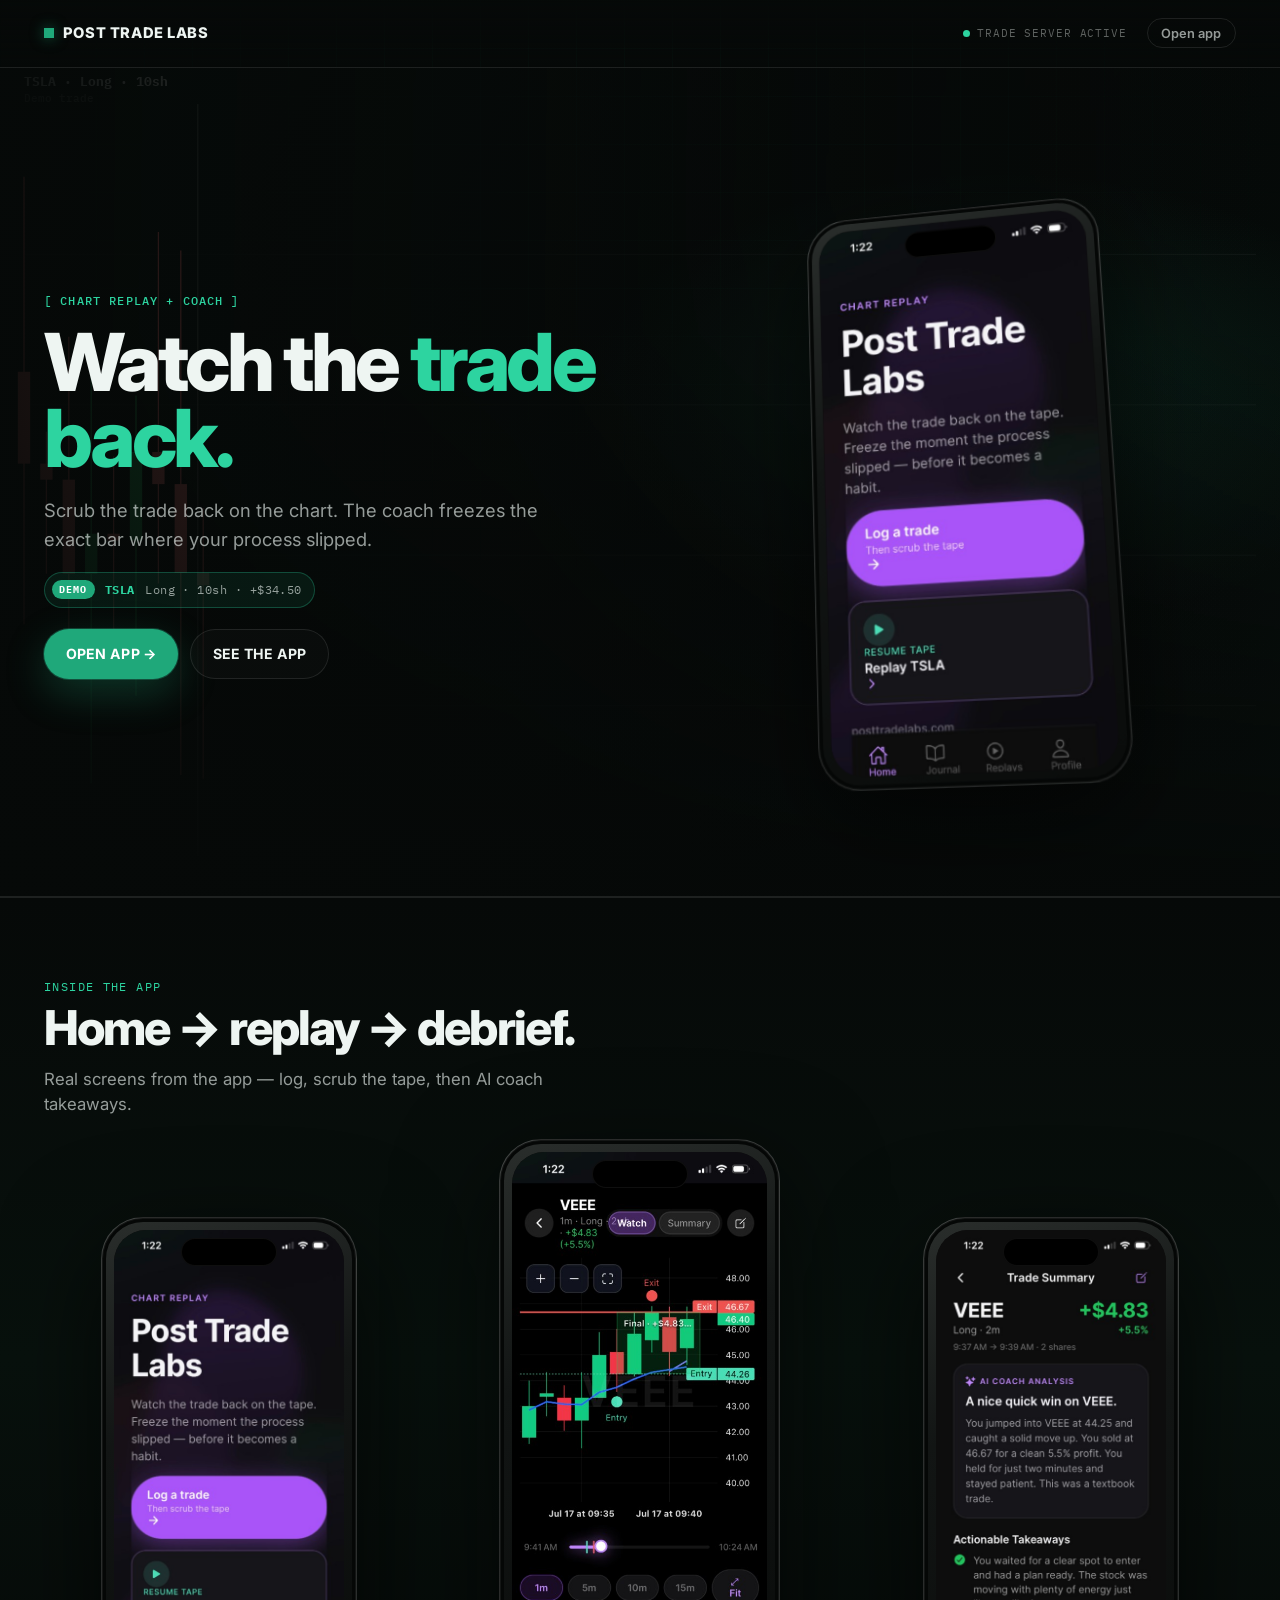
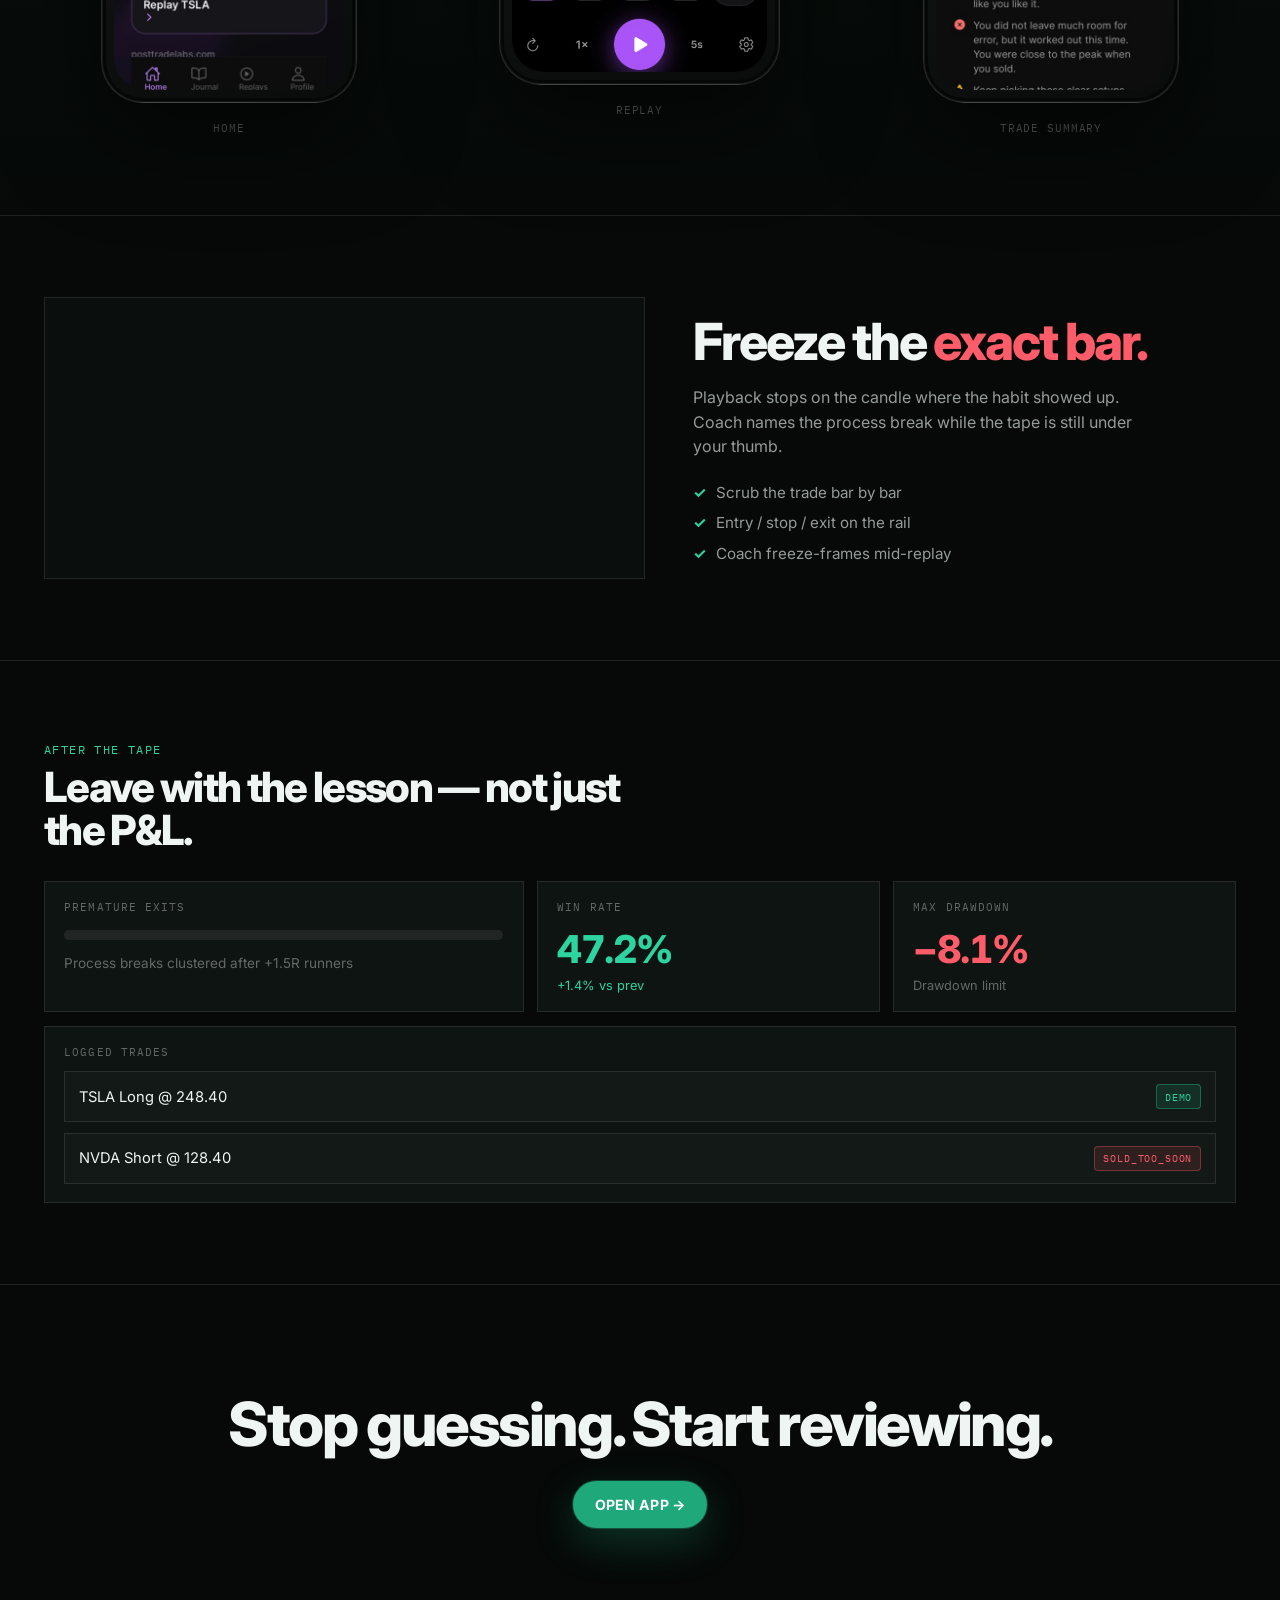
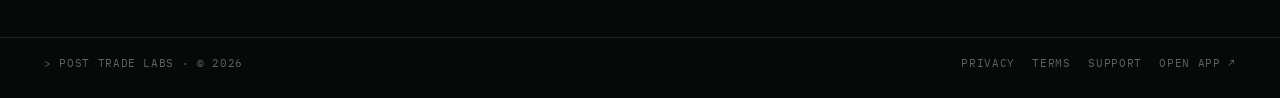
==== index.html @ 1fd2953b "Deploy site build 202607291543" ====
<!DOCTYPE html>
<html lang="en">
  <head>
    <meta charset="utf-8" />
    <meta name="viewport" content="width=device-width, initial-scale=1, viewport-fit=cover" />
    <title>Post Trade Labs — Watch the trade back</title>
    <meta
      name="description"
      content="Replay your trade on the chart. A coach freezes the moment your process slipped."
    />
    <meta property="og:title" content="Post Trade Labs" />
    <meta
      property="og:description"
      content="Watch the trade back. Catch what broke before it becomes a habit."
    />
    <meta property="og:url" content="https://www.posttradelabs.com/" />
    <link rel="canonical" href="https://www.posttradelabs.com/" />
    <link rel="preconnect" href="https://fonts.googleapis.com" />
    <link rel="preconnect" href="https://fonts.gstatic.com" crossorigin />
    <link
      href="https://fonts.googleapis.com/css2?family=IBM+Plex+Mono:wght@400;500;600&family=Inter:wght@400;500;600;700;800&display=swap"
      rel="stylesheet"
    />
    <meta http-equiv="Cache-Control" content="no-cache" />
    <link rel="stylesheet" href="site.css?v=202607291543" />
      <!-- build: 202607291543 -->
      <!-- build: 202607280016 -->
      <!-- build: 202607280100 -->
      <!-- build: 202607280103 -->
  </head>
  <body>
    <div class="grid-bg" aria-hidden="true"></div>

    <header class="nav">
      <a class="logo" href="/">
        <span class="logo-sq" aria-hidden="true"></span>
        Post Trade Labs
      </a>
      <div class="nav-right">
        <span class="status">
          <span class="status-dot" aria-hidden="true"></span>
          Trade server active
        </span>
        <a class="nav-link" href="/app/">Open app</a>
      </div>
    </header>

    <section class="hero" aria-label="Product demo">
      <canvas id="hero-canvas" class="hero-canvas" aria-hidden="true"></canvas>
      <div class="hero-vignette" aria-hidden="true"></div>
      <div class="hero-inner">
        <div class="hero-copy">
          <p class="target">[ Chart replay + coach ]</p>
          <h1>Watch the <span class="mint">trade back.</span></h1>
          <p class="lede">
            Scrub the trade back on the chart. The coach freezes the exact bar
            where your process slipped.
          </p>
          <p class="demo-chip" aria-label="Sample demo trade">
            <span class="demo-chip-tag">Demo</span>
            <span class="demo-chip-sym">TSLA</span>
            <span class="demo-chip-meta">Long · 10sh · +$34.50</span>
          </p>
          <div class="actions">
            <a class="btn btn-mint" href="/app/">Open app →</a>
            <a class="btn btn-ghost" href="#phones">See the app</a>
          </div>
        </div>

        <div class="hero-phone-wrap" id="hero-phone-wrap" aria-hidden="true">
          <div class="phone-stage">
            <div class="phone-float">
              <div class="phone phone-hero" id="hero-phone">
                <div class="phone-bezel">
                  <div class="phone-island"></div>
                  <div class="phone-screen screen-shot">
                    <img src="img/app-home.png" alt="Post Trade Labs home — Log a trade and resume tape" />
                  </div>
                </div>
              </div>
            </div>
          </div>
        </div>
      </div>
    </section>

    <section class="phones" id="phones">
      <div class="phones-head reveal" data-reveal>
        <p class="eyebrow">Inside the app</p>
        <h2>Home → replay → debrief.</h2>
        <p class="phones-lede">
          Real screens from the app — log, scrub the tape, then AI coach takeaways.
        </p>
      </div>
      <div class="phone-row">
        <figure class="phone-card reveal reveal-phone" data-reveal data-delay="0">
          <div class="phone phone-sm">
            <div class="phone-bezel">
              <div class="phone-island"></div>
              <div class="phone-screen screen-shot">
                <img src="img/app-home.png" alt="Post Trade Labs home" />
              </div>
            </div>
          </div>
          <figcaption>Home</figcaption>
        </figure>

        <figure class="phone-card phone-card-mid reveal reveal-phone" data-reveal data-delay="120">
          <div class="phone phone-md">
            <div class="phone-bezel">
              <div class="phone-island"></div>
              <div class="phone-screen screen-shot">
                <img src="img/app-replay.png" alt="Post Trade Labs — chart replay with entry and exit" />
              </div>
            </div>
          </div>
          <figcaption>Replay</figcaption>
        </figure>

        <figure class="phone-card reveal reveal-phone" data-reveal data-delay="240">
          <div class="phone phone-sm">
            <div class="phone-bezel">
              <div class="phone-island"></div>
              <div class="phone-screen screen-shot">
                <img src="img/app-summary.png" alt="Post Trade Labs — Trade Summary with AI coach" />
              </div>
            </div>
          </div>
          <figcaption>Trade summary</figcaption>
        </figure>
      </div>
    </section>

    <section class="band" id="detect">
      <div class="band-viz reveal reveal-left" data-reveal>
        <div class="tape-panel">
          <canvas id="tape-canvas" width="640" height="280" aria-hidden="true"></canvas>
          <div class="detect-callout" id="detect-callout">
            <span class="detect-kicker">On the tape</span>
            <strong>Process break</strong>
            <span class="detect-drop">Stop moved · bar 52</span>
          </div>
        </div>
      </div>
      <div class="band-copy reveal reveal-right" data-reveal data-delay="100">
        <h2>Freeze the <span class="fatal">exact bar.</span></h2>
        <p>
          Playback stops on the candle where the habit showed up. Coach names the
          process break while the tape is still under your thumb.
        </p>
        <ul class="checks">
          <li><span class="ok">✓</span> Scrub the trade bar by bar</li>
          <li><span class="ok">✓</span> Entry / stop / exit on the rail</li>
          <li><span class="ok">✓</span> Coach freeze-frames mid-replay</li>
        </ul>
      </div>
    </section>

    <section class="engine" id="engine">
      <div class="engine-head reveal" data-reveal>
        <p class="eyebrow">After the tape</p>
        <h2>Leave with the lesson — not just the P&amp;L.</h2>
      </div>
      <div class="metrics">
        <article class="card card-wide reveal" data-reveal data-delay="0">
          <p class="card-label">Premature exits</p>
          <div class="prem-bar">
            <span class="prem-fill" id="prem-fill"></span>
            <span class="prem-tick" id="prem-tick"></span>
          </div>
          <p class="card-note">Process breaks clustered after +1.5R runners</p>
        </article>
        <article class="card reveal" data-reveal data-delay="80">
          <p class="card-label">Win rate</p>
          <p class="metric-big mint" id="win-rate">47.2%</p>
          <p class="metric-delta up">+1.4% vs prev</p>
        </article>
        <article class="card reveal" data-reveal data-delay="160">
          <p class="card-label">Max drawdown</p>
          <p class="metric-big red" id="max-dd">−8.1%</p>
          <p class="metric-delta">Drawdown limit</p>
        </article>
        <article class="card card-full reveal" data-reveal data-delay="220">
          <p class="card-label">Logged trades</p>
          <ul class="trades">
            <li>
              <span>TSLA Long @ 248.40</span>
              <span class="tag tag-good">DEMO</span>
            </li>
            <li>
              <span>NVDA Short @ 128.40</span>
              <span class="tag tag-bad">SOLD_TOO_SOON</span>
            </li>
          </ul>
        </article>
      </div>
    </section>

    <section class="close reveal" data-reveal>
      <h2>Stop guessing. Start reviewing.</h2>
      <a class="btn btn-mint" href="/app/">Open app →</a>
    </section>

    <footer class="foot">
      <span>> Post Trade Labs · © <span id="y"></span></span>
      <span class="foot-links">
        <a href="/privacy.html">Privacy</a>
        <a href="/terms.html">Terms</a>
        <a href="/support.html">Support</a>
        <a href="/app/">Open app ↗</a>
      </span>
    </footer>

    <script src="demo.js?v=202607291543" defer></script>
    <script>
      document.getElementById('y').textContent = String(new Date().getFullYear());
    </script>
  </body>
</html>
---- site.css ----
:root {
  --bg: #060908;
  --ink: #eef5f2;
  --muted: rgba(238, 245, 242, 0.62);
  --faint: rgba(238, 245, 242, 0.38);
  --line: rgba(238, 245, 242, 0.1);
  --mint: #1fa87a;
  --mint-bright: #2dd4a0;
  --mint-deep: #147a58;
  --mint-ink: #041510;
  --mint-soft: rgba(31, 168, 122, 0.16);
  --red: #ff5c6a;
  --amber: #e8b84a;
  --panel: #0a0f0d;
  --panel-2: #0e1411;
  --phone: #0b0d0c;
  --font: Inter, system-ui, sans-serif;
  --mono: "IBM Plex Mono", ui-monospace, monospace;
}

*,
*::before,
*::after {
  box-sizing: border-box;
}

html {
  scroll-behavior: smooth;
}

body {
  margin: 0;
  min-height: 100%;
  background: var(--bg);
  color: var(--ink);
  font-family: var(--font);
  -webkit-font-smoothing: antialiased;
}

a {
  color: inherit;
  text-decoration: none;
}

.grid-bg {
  position: fixed;
  inset: 0;
  z-index: -1;
  pointer-events: none;
  background-image:
    linear-gradient(rgba(31, 168, 122, 0.035) 1px, transparent 1px),
    linear-gradient(90deg, rgba(31, 168, 122, 0.035) 1px, transparent 1px);
  background-size: 48px 48px;
  mask-image: radial-gradient(ellipse 80% 60% at 50% 20%, #000 20%, transparent 75%);
}

/* Nav */
.nav {
  display: flex;
  align-items: center;
  justify-content: space-between;
  gap: 1rem;
  padding: 1.15rem clamp(1.25rem, 4vw, 2.75rem);
  border-bottom: 1px solid var(--line);
  position: relative;
  z-index: 20;
  background: linear-gradient(to bottom, rgba(6, 9, 8, 0.92), transparent);
}

.logo {
  display: inline-flex;
  align-items: center;
  gap: 0.55rem;
  font-weight: 800;
  font-size: 0.92rem;
  letter-spacing: 0.04em;
  text-transform: uppercase;
}

.logo-sq {
  width: 10px;
  height: 10px;
  background: var(--mint);
  box-shadow: 0 0 14px rgba(31, 168, 122, 0.55);
}

.nav-right {
  display: flex;
  align-items: center;
  gap: 1.25rem;
}

.status {
  display: inline-flex;
  align-items: center;
  gap: 0.45rem;
  font-family: var(--mono);
  font-size: 0.68rem;
  letter-spacing: 0.08em;
  text-transform: uppercase;
  color: var(--faint);
}

.status-dot {
  width: 7px;
  height: 7px;
  border-radius: 50%;
  background: var(--mint-bright);
  box-shadow: 0 0 0 0 rgba(45, 212, 160, 0.5);
  animation: pulse 1.8s ease-out infinite;
}

@keyframes pulse {
  0% { box-shadow: 0 0 0 0 rgba(45, 212, 160, 0.5); }
  70% { box-shadow: 0 0 0 8px rgba(45, 212, 160, 0); }
  100% { box-shadow: 0 0 0 0 rgba(45, 212, 160, 0); }
}

.nav-link {
  font-size: 0.8rem;
  font-weight: 600;
  color: var(--muted);
  border: 1px solid var(--line);
  border-radius: 999px;
  padding: 0.4rem 0.85rem;
}

.nav-link:hover {
  color: var(--ink);
  border-color: rgba(45, 212, 160, 0.4);
}

/* Hero */
.hero {
  position: relative;
  isolation: isolate;
  min-height: calc(100vh - 4.5rem);
  min-height: calc(100dvh - 4.5rem);
  overflow: hidden;
  border-bottom: 1px solid var(--line);
}

.hero-canvas {
  position: absolute;
  inset: 0;
  width: 100%;
  height: 100%;
  z-index: 0;
}

.hero-vignette {
  position: absolute;
  inset: 0;
  z-index: 1;
  pointer-events: none;
  background:
    linear-gradient(90deg, rgba(6, 9, 8, 0.94) 0%, rgba(6, 9, 8, 0.7) 40%, rgba(6, 9, 8, 0.25) 70%, transparent 100%),
    linear-gradient(0deg, rgba(6, 9, 8, 0.95) 0%, rgba(6, 9, 8, 0.35) 42%, transparent 68%),
    radial-gradient(ellipse 60% 50% at 78% 40%, rgba(31, 168, 122, 0.14), transparent 55%);
}

.hero-inner {
  position: relative;
  z-index: 2;
  display: grid;
  grid-template-columns: 1fr;
  gap: 2rem;
  align-items: end;
  min-height: inherit;
  padding: clamp(2rem, 7vh, 4rem) clamp(1.25rem, 4vw, 2.75rem) clamp(2rem, 6vh, 3.5rem);
}

@media (min-width: 960px) {
  .hero-inner {
    grid-template-columns: 1.05fr 0.95fr;
    align-items: center;
    gap: 2rem;
  }
}

.hero-copy {
  animation: hero-rise 1s cubic-bezier(0.22, 1, 0.36, 1) both;
}

@keyframes hero-rise {
  from { opacity: 0; transform: translateY(28px); }
  to { opacity: 1; transform: translateY(0); }
}

.target {
  margin: 0 0 1rem;
  font-family: var(--mono);
  font-size: 0.72rem;
  font-weight: 500;
  letter-spacing: 0.1em;
  text-transform: uppercase;
  color: var(--mint-bright);
}

.hero h1 {
  margin: 0;
  font-weight: 800;
  font-size: clamp(2.8rem, 8vw, 5rem);
  line-height: 0.95;
  letter-spacing: -0.045em;
}

.mint {
  color: var(--mint-bright);
}

.lede {
  margin: 1.25rem 0 0;
  max-width: 32rem;
  color: var(--muted);
  font-size: clamp(1rem, 2vw, 1.15rem);
  line-height: 1.55;
}

.demo-chip {
  margin: 1.15rem 0 0;
  display: inline-flex;
  flex-wrap: wrap;
  align-items: center;
  gap: 0.45rem 0.65rem;
  padding: 0.45rem 0.75rem 0.45rem 0.45rem;
  border-radius: 999px;
  border: 1px solid rgba(45, 212, 160, 0.28);
  background: rgba(31, 168, 122, 0.1);
  font-family: var(--mono);
  font-size: 0.72rem;
  letter-spacing: 0.04em;
  color: var(--ink);
}

.demo-chip-tag {
  padding: 0.2rem 0.45rem;
  border-radius: 999px;
  background: var(--mint);
  color: #fff;
  font-weight: 700;
  font-size: 0.62rem;
  letter-spacing: 0.1em;
  text-transform: uppercase;
}

.demo-chip-sym {
  font-weight: 700;
  color: var(--mint-bright);
}

.demo-chip-meta {
  color: var(--muted);
}

.actions {
  margin-top: 1.35rem;
  display: flex;
  flex-wrap: wrap;
  gap: 0.75rem;
}

.btn {
  display: inline-flex;
  align-items: center;
  justify-content: center;
  gap: 0.5rem;
  padding: 0.95rem 1.35rem;
  border-radius: 999px;
  font-weight: 700;
  font-size: 0.88rem;
  letter-spacing: 0.02em;
  text-transform: uppercase;
  transition:
    transform 0.22s cubic-bezier(0.22, 1, 0.36, 1),
    background 0.22s ease,
    border-color 0.22s ease,
    box-shadow 0.22s ease;
}

.btn:hover { transform: translateY(-2px); }
.btn:active { transform: scale(0.98); }

.btn-mint {
  background: var(--mint);
  color: #fff;
  box-shadow: 0 0 0 1px rgba(45, 212, 160, 0.25), 0 14px 40px rgba(31, 168, 122, 0.28);
  animation: cta-glow 2.8s ease-in-out infinite;
}

@keyframes cta-glow {
  0%, 100% { box-shadow: 0 0 0 1px rgba(45, 212, 160, 0.25), 0 14px 40px rgba(31, 168, 122, 0.28); }
  50% { box-shadow: 0 0 0 1px rgba(45, 212, 160, 0.45), 0 18px 52px rgba(31, 168, 122, 0.4); }
}

.btn-ghost {
  border: 1px solid var(--line);
  color: var(--ink);
  background: rgba(255, 255, 255, 0.02);
}

.btn-ghost:hover {
  border-color: rgba(45, 212, 160, 0.4);
}

.btn-white {
  background: #fff;
  color: #000;
}

/* iPhone frames — stage / float / tilt layers */
.hero-phone-wrap {
  display: flex;
  justify-content: center;
  perspective: 1200px;
  animation: phone-pop 1s cubic-bezier(0.34, 1.45, 0.64, 1) 0.15s both;
}

.phone-stage {
  transform-style: preserve-3d;
}

.phone-float {
  transform-style: preserve-3d;
  animation: phone-bob 5.5s ease-in-out 1.2s infinite;
}

#hero-phone {
  transform-style: preserve-3d;
  transform: rotateY(-14deg) rotateX(8deg) rotateZ(-4deg);
  will-change: transform;
}

@keyframes phone-pop {
  0% {
    opacity: 0;
    transform: translateY(48px) scale(0.86);
  }
  70% {
    opacity: 1;
    transform: translateY(-4px) scale(1.02);
  }
  100% {
    opacity: 1;
    transform: translateY(0) scale(1);
  }
}

@keyframes phone-bob {
  0%, 100% {
    transform: translateY(0) translateZ(0);
  }
  50% {
    transform: translateY(-14px) translateZ(12px);
  }
}

/* Scroll reveals */
.reveal {
  opacity: 0;
  transform: translateY(36px) scale(0.94);
  transition:
    opacity 0.7s cubic-bezier(0.22, 1, 0.36, 1),
    transform 0.85s cubic-bezier(0.34, 1.4, 0.64, 1);
  will-change: opacity, transform;
}

.reveal.reveal-phone {
  transform: translateY(64px) scale(0.82);
  transition:
    opacity 0.75s cubic-bezier(0.22, 1, 0.36, 1),
    transform 0.95s cubic-bezier(0.34, 1.55, 0.64, 1);
}

.reveal.reveal-left {
  transform: translateX(-40px) scale(0.96);
}

.reveal.reveal-right {
  transform: translateX(40px) scale(0.96);
}

.reveal.is-in {
  opacity: 1;
  transform: translateY(0) scale(1);
}

.reveal.reveal-phone.is-in {
  transform: translateY(0) scale(1);
}

.reveal.reveal-left.is-in,
.reveal.reveal-right.is-in {
  transform: translateX(0) scale(1);
}

@media (min-width: 900px) {
  .phone-card-mid.reveal.is-in {
    transform: translateY(-18px) scale(1);
  }
}

.phone {
  position: relative;
  filter: drop-shadow(0 28px 50px rgba(0, 0, 0, 0.65));
}

.phone-bezel {
  position: relative;
  background: linear-gradient(160deg, #2a2e2c 0%, #121514 40%, #0a0c0b 100%);
  border-radius: 42px;
  padding: 12px;
  border: 1px solid rgba(255, 255, 255, 0.12);
  box-shadow:
    inset 0 0 0 1px rgba(255, 255, 255, 0.06),
    inset 0 0 0 4px #050706;
}

.phone-island {
  position: absolute;
  top: 20px;
  left: 50%;
  transform: translateX(-50%);
  width: 96px;
  height: 28px;
  background: #000;
  border-radius: 20px;
  z-index: 5;
  box-shadow: inset 0 0 0 1px rgba(255, 255, 255, 0.06);
}

.phone-screen {
  position: relative;
  background: #0d0d0d;
  border-radius: 32px;
  overflow: hidden;
  height: 520px;
  width: 260px;
  padding: 48px 14px 18px;
}

.phone-hero .phone-screen {
  height: 560px;
  width: 280px;
}

.phone-sm .phone-screen {
  height: 460px;
  width: 230px;
}

.phone-md .phone-screen {
  height: 520px;
  width: 255px;
}

/* Real app screenshot inside the phone */
.screen-shot {
  padding: 0 !important;
  background: #0d0d0d;
  display: block;
}

.screen-shot img {
  width: 100%;
  height: 100%;
  object-fit: cover;
  object-position: center top;
  display: block;
  border-radius: 32px;
}

/* Mobile only — shrink phone mocks so screenshots don’t fill the viewport.
   Desktop (≥900px) keeps the sizes above unchanged. */
@media (max-width: 899px) {
  .phone-bezel {
    border-radius: 28px;
    padding: 8px;
  }

  .phone-island {
    top: 14px;
    width: 64px;
    height: 18px;
    border-radius: 14px;
  }

  .phone-screen {
    border-radius: 22px;
    height: 340px;
    width: 170px;
  }

  .phone-hero .phone-screen {
    height: 360px;
    width: 180px;
  }

  .phone-sm .phone-screen {
    height: 300px;
    width: 150px;
  }

  .phone-md .phone-screen {
    height: 340px;
    width: 168px;
  }

  .screen-shot img {
    border-radius: 22px;
  }

  .phone-row {
    gap: 1.75rem;
  }

  .phone {
    filter: drop-shadow(0 16px 28px rgba(0, 0, 0, 0.55));
  }
}

/* Legacy trial styles (unused in hero, kept harmless) */
.screen-trial,
.screen-home {
  background: #12141a;
  display: flex;
  flex-direction: column;
  gap: 0.45rem;
  color: #f5f5f7;
}

.screen-trial.compact-trial {
  justify-content: flex-start;
}

.trial-head {
  display: flex;
  justify-content: space-between;
  align-items: flex-start;
  margin-top: 0.15rem;
}

.trial-brand {
  display: flex;
  align-items: center;
  gap: 0.45rem;
}

.trial-brand.mini {
  margin-top: 0.25rem;
}

.trial-brand strong {
  display: block;
  font-size: 0.82rem;
  font-weight: 800;
  letter-spacing: -0.02em;
}

.trial-brand small {
  display: block;
  font-size: 0.58rem;
  color: rgba(245, 245, 247, 0.45);
  margin-top: 0.1rem;
}

.trial-candles {
  width: 22px;
  height: 22px;
  border-radius: 6px;
  background:
    linear-gradient(90deg, transparent 4px, #2dd4a0 4px, #2dd4a0 7px, transparent 7px) 0 4px / 22px 10px no-repeat,
    linear-gradient(90deg, transparent 12px, #e5e7eb 12px, #e5e7eb 15px, transparent 15px) 0 8px / 22px 12px no-repeat,
    #1a1d24;
  box-shadow: inset 0 0 0 1px rgba(255, 255, 255, 0.08);
}

.trial-x {
  color: rgba(245, 245, 247, 0.4);
  font-size: 0.85rem;
}

.trial-steps {
  display: flex;
  align-items: center;
  gap: 0;
  margin: 0.55rem 0 0.15rem;
}

.trial-steps span {
  width: 16px;
  height: 16px;
  border-radius: 50%;
  border: 1.5px solid rgba(255, 255, 255, 0.15);
  display: inline-flex;
  align-items: center;
  justify-content: center;
  font-size: 0.55rem;
  color: #041510;
  flex-shrink: 0;
}

.trial-steps span.done {
  background: var(--mint-bright);
  border-color: var(--mint-bright);
  font-weight: 700;
}

.trial-steps span.now {
  border-color: var(--mint-bright);
  box-shadow: inset 0 0 0 4px #12141a, inset 0 0 0 7px var(--mint-bright);
}

.trial-steps i {
  flex: 1;
  height: 2px;
  background: rgba(45, 212, 160, 0.55);
  margin: 0 2px;
}

.mini-steps span {
  width: 12px;
  height: 12px;
}

.trial-step-labels {
  display: grid;
  grid-template-columns: repeat(4, 1fr);
  gap: 0.15rem;
  font-size: 0.48rem;
  letter-spacing: 0.04em;
  text-transform: uppercase;
  color: rgba(245, 245, 247, 0.35);
  margin-bottom: 0.35rem;
}

.trial-title {
  margin: 0.35rem 0 0;
  font-size: 1.35rem;
  font-weight: 800;
  letter-spacing: -0.03em;
  line-height: 1.1;
}

.trial-title.sm {
  font-size: 1.15rem;
}

.trial-sub {
  margin: 0.35rem 0 0.5rem;
  font-size: 0.68rem;
  line-height: 1.4;
  color: rgba(245, 245, 247, 0.55);
}

.trial-card {
  border-radius: 14px;
  border: 1px solid rgba(255, 255, 255, 0.08);
  background: #161b22;
  padding: 0.7rem 0.75rem;
  display: flex;
  flex-direction: column;
  gap: 0.25rem;
}

.trial-card.pro {
  border-color: rgba(45, 212, 160, 0.35);
  box-shadow: 0 -1px 0 0 rgba(45, 212, 160, 0.55) inset, 0 0 24px rgba(31, 168, 122, 0.12);
}

.trial-card.tight {
  padding: 0.65rem 0.7rem;
}

.trial-card-top {
  display: flex;
  align-items: center;
  justify-content: space-between;
}

.trial-card .crown {
  width: 22px;
  height: 22px;
  border-radius: 50%;
  background: rgba(45, 212, 160, 0.12);
  color: var(--mint-bright);
  display: inline-flex;
  align-items: center;
  justify-content: center;
  font-size: 0.7rem;
}

.trial-card .badge {
  font-size: 0.5rem;
  font-weight: 700;
  letter-spacing: 0.06em;
  text-transform: uppercase;
  color: var(--mint-bright);
  background: rgba(45, 212, 160, 0.12);
  border-radius: 999px;
  padding: 0.2rem 0.4rem;
}

.trial-card strong {
  font-size: 0.82rem;
  font-weight: 700;
}

.trial-card em {
  font-style: normal;
  font-size: 1.15rem;
  font-weight: 800;
  letter-spacing: -0.03em;
}

.trial-card em small {
  font-size: 0.62rem;
  font-weight: 500;
  color: rgba(245, 245, 247, 0.45);
}

.trial-card ul {
  margin: 0.2rem 0 0.35rem;
  padding: 0;
  list-style: none;
  display: grid;
  gap: 0.2rem;
}

.trial-card li {
  font-size: 0.62rem;
  color: rgba(245, 245, 247, 0.62);
  padding-left: 0.9rem;
  position: relative;
}

.trial-card li::before {
  content: '✓';
  position: absolute;
  left: 0;
  color: var(--mint-bright);
  font-weight: 700;
}

.trial-btn {
  margin-top: 0.35rem;
  text-align: center;
  border-radius: 10px;
  padding: 0.55rem 0.6rem;
  font-size: 0.68rem;
  font-weight: 700;
}

.trial-btn.mint {
  background: rgba(31, 168, 122, 0.2);
  color: var(--mint-bright);
  border: 1px solid rgba(45, 212, 160, 0.35);
}

.trial-btn.ghost {
  background: rgba(255, 255, 255, 0.04);
  color: rgba(245, 245, 247, 0.85);
  border: 1px solid rgba(255, 255, 255, 0.1);
}

.goal-chip {
  border-radius: 10px;
  border: 1px solid rgba(255, 255, 255, 0.1);
  background: #161b22;
  padding: 0.65rem 0.75rem;
  font-size: 0.72rem;
  font-weight: 600;
  color: rgba(245, 245, 247, 0.7);
}

.goal-chip.on {
  border-color: rgba(45, 212, 160, 0.45);
  color: var(--mint-bright);
  background: rgba(31, 168, 122, 0.12);
}

.ui-eyebrow {
  margin: 0;
  font-size: 0.62rem;
  font-weight: 600;
  letter-spacing: 0.12em;
  text-transform: uppercase;
  color: var(--mint-bright);
}

.screen-home h3 {
  margin: 0.75rem 0 0;
  font-size: 1.85rem;
  font-weight: 800;
  letter-spacing: -0.04em;
  line-height: 1.05;
}

.ui-tag {
  margin: 0.75rem 0 0;
  color: var(--muted);
  font-size: 0.78rem;
  line-height: 1.4;
}

.ui-cta {
  margin-top: 1.4rem;
  background: var(--mint);
  color: #fff;
  font-weight: 700;
  font-size: 0.8rem;
  text-align: center;
  padding: 0.85rem;
  border-radius: 999px;
  box-shadow: 0 10px 28px rgba(31, 168, 122, 0.35);
}

.ui-resume {
  margin-top: 0.75rem;
  display: flex;
  align-items: center;
  gap: 0.45rem;
  padding: 0.7rem 0.85rem;
  border-radius: 14px;
  border: 1px solid rgba(45, 212, 160, 0.3);
  background: rgba(255, 255, 255, 0.03);
  font-size: 0.72rem;
  color: var(--ink);
}

.ui-resume .dot {
  width: 8px;
  height: 8px;
  border-radius: 50%;
  background: var(--mint-bright);
  box-shadow: 0 0 10px rgba(45, 212, 160, 0.6);
}

.screen-replay {
  background: #0d0d0d;
  display: flex;
  flex-direction: column;
}

.ui-top {
  display: flex;
  justify-content: space-between;
  align-items: center;
  font-weight: 700;
  font-size: 0.95rem;
}

.ui-pill {
  font-family: var(--mono);
  font-size: 0.58rem;
  letter-spacing: 0.08em;
  padding: 0.25rem 0.45rem;
  border-radius: 999px;
  background: rgba(255, 255, 255, 0.06);
  color: var(--faint);
}

.ui-pill.mint {
  color: var(--mint-bright);
  background: var(--mint-soft);
}

.ui-chart {
  margin-top: 1rem;
  flex: 1;
  display: flex;
  align-items: flex-end;
  gap: 5px;
  min-height: 160px;
  padding-bottom: 0.5rem;
}

.ui-chart.tall { min-height: 220px; }
.ui-chart.dim { opacity: 0.35; min-height: 120px; }

.ui-chart i {
  flex: 1;
  height: var(--h);
  border-radius: 2px 2px 0 0;
  background: rgba(255, 255, 255, 0.14);
}

.ui-chart i.up { background: #22c55e; }
.ui-chart i.dn { background: #f87171; }

.ui-levels {
  display: flex;
  gap: 0.4rem;
  margin: 0.4rem 0;
}

.lvl {
  font-size: 0.58rem;
  font-weight: 700;
  padding: 0.15rem 0.4rem;
  border-radius: 4px;
}

.lvl.entry {
  color: #4adeb8;
  background: rgba(74, 222, 184, 0.12);
}

.lvl.stop {
  color: #ff5c7a;
  background: rgba(255, 92, 122, 0.12);
}

.ui-line {
  position: absolute;
  left: 14px;
  right: 14px;
  height: 1px;
  border-top: 1px dashed rgba(74, 222, 184, 0.7);
  top: 42%;
  pointer-events: none;
}

.exit-line {
  top: 58%;
  border-top-color: rgba(239, 83, 80, 0.75);
}

.ui-scrub {
  position: relative;
  height: 4px;
  border-radius: 999px;
  background: rgba(255, 255, 255, 0.1);
  margin: 0.75rem 0 0.5rem;
}

.ui-scrub-fill {
  width: 42%;
  height: 100%;
  border-radius: inherit;
  background: linear-gradient(90deg, var(--mint-deep), var(--mint-bright));
  box-shadow: 0 0 12px rgba(45, 212, 160, 0.45);
  animation: scrub 4.5s ease-in-out infinite;
}

.ui-scrub-fill.wide { width: 68%; }

@keyframes scrub {
  0%, 100% { width: 28%; }
  50% { width: 72%; }
}

.ui-scrub-thumb {
  position: absolute;
  top: 50%;
  left: 42%;
  width: 12px;
  height: 12px;
  margin: -6px 0 0 -6px;
  border-radius: 50%;
  background: #fff;
  border: 2px solid var(--mint-bright);
  box-shadow: 0 0 10px rgba(45, 212, 160, 0.5);
  animation: thumb 4.5s ease-in-out infinite;
}

@keyframes thumb {
  0%, 100% { left: 28%; }
  50% { left: 72%; }
}

.ui-transport {
  display: flex;
  justify-content: center;
  gap: 1.4rem;
  color: var(--faint);
  font-size: 0.85rem;
  margin-top: 0.35rem;
}

.ui-transport .play {
  color: var(--mint-bright);
  font-size: 1.1rem;
}

.screen-coach {
  background: #0d0d0d;
}

.coach-card {
  margin-top: auto;
  padding: 0.9rem;
  border-radius: 16px;
  background: rgba(14, 20, 17, 0.96);
  border: 1px solid rgba(31, 168, 122, 0.45);
  box-shadow: 0 16px 40px rgba(0, 0, 0, 0.45), 0 0 28px rgba(31, 168, 122, 0.12);
  animation: coach-up 3.2s ease-in-out infinite;
}

@keyframes coach-up {
  0%, 100% { transform: translateY(4px); opacity: 0.92; }
  40%, 70% { transform: translateY(0); opacity: 1; }
}

.coach-kicker {
  margin: 0 0 0.35rem;
  font-size: 0.58rem;
  font-weight: 700;
  letter-spacing: 0.14em;
  text-transform: uppercase;
  color: var(--mint-bright);
}

.coach-body {
  margin: 0;
  font-size: 0.78rem;
  line-height: 1.4;
  color: var(--ink);
}

.coach-btn {
  margin-top: 0.75rem;
  text-align: center;
  background: var(--mint);
  color: #fff;
  font-weight: 700;
  font-size: 0.72rem;
  padding: 0.55rem;
  border-radius: 999px;
}

/* Phones gallery */
.phones {
  padding: clamp(3.5rem, 9vh, 6rem) clamp(1.25rem, 4vw, 2.75rem);
  border-top: 1px solid var(--line);
  background: linear-gradient(180deg, var(--bg), #08110d 50%, var(--bg));
}

.phones-head {
  max-width: 36rem;
  margin-bottom: 2.5rem;
}

.eyebrow {
  margin: 0 0 0.55rem;
  font-family: var(--mono);
  font-size: 0.72rem;
  letter-spacing: 0.12em;
  text-transform: uppercase;
  color: var(--mint-bright);
}

.phones-head h2,
.band-copy h2,
.engine-head h2,
.close h2 {
  margin: 0;
  font-weight: 800;
  letter-spacing: -0.04em;
  line-height: 1.05;
}

.phones-head h2 {
  font-size: clamp(1.9rem, 4.5vw, 3rem);
}

.phones-lede {
  margin: 0.85rem 0 0;
  color: var(--muted);
  font-size: 1.05rem;
  line-height: 1.5;
}

.phone-row {
  display: grid;
  grid-template-columns: 1fr;
  gap: 2.5rem;
  justify-items: center;
  align-items: end;
}

@media (min-width: 900px) {
  .phone-row {
    grid-template-columns: 1fr 1.1fr 1fr;
    gap: 1.5rem;
  }
}

.phone-card {
  margin: 0;
  text-align: center;
}

.phone-card figcaption {
  margin-top: 1.1rem;
  font-family: var(--mono);
  font-size: 0.68rem;
  letter-spacing: 0.08em;
  text-transform: uppercase;
  color: var(--faint);
}

/* Detect band */
.band {
  display: grid;
  grid-template-columns: 1fr;
  gap: 2rem;
  align-items: center;
  padding: clamp(3.5rem, 9vh, 6rem) clamp(1.25rem, 4vw, 2.75rem);
  border-top: 1px solid var(--line);
}

@media (min-width: 960px) {
  .band {
    grid-template-columns: 1.05fr 0.95fr;
    gap: 3rem;
  }
}

.tape-panel {
  position: relative;
  background: var(--panel);
  border: 1px solid var(--line);
  min-height: 280px;
  overflow: hidden;
}

.tape-panel canvas {
  display: block;
  width: 100%;
  height: 280px;
}

.detect-callout {
  position: absolute;
  top: 18%;
  right: 8%;
  max-width: 13rem;
  padding: 0.75rem 0.85rem;
  background: rgba(10, 18, 14, 0.94);
  border: 1px solid rgba(31, 168, 122, 0.45);
  box-shadow: 0 12px 40px rgba(0, 0, 0, 0.45), 0 0 24px rgba(31, 168, 122, 0.12);
  opacity: 0;
  transform: translateY(12px) scale(0.96);
  transition:
    opacity 0.45s cubic-bezier(0.22, 1, 0.36, 1),
    transform 0.45s cubic-bezier(0.22, 1, 0.36, 1);
}

.detect-callout.is-on {
  opacity: 1;
  transform: translateY(0) scale(1);
}

.detect-kicker {
  display: block;
  font-family: var(--mono);
  font-size: 0.62rem;
  letter-spacing: 0.12em;
  text-transform: uppercase;
  color: var(--mint-bright);
  margin-bottom: 0.25rem;
}

.detect-callout strong {
  display: block;
  font-size: 0.95rem;
  letter-spacing: -0.02em;
}

.detect-drop {
  display: block;
  margin-top: 0.2rem;
  font-family: var(--mono);
  font-size: 0.75rem;
  color: var(--muted);
}

.band-copy h2 {
  font-size: clamp(2rem, 4.5vw, 3.2rem);
}

.fatal {
  color: var(--red);
}

.band-copy p {
  margin: 1rem 0 0;
  color: var(--muted);
  max-width: 28rem;
  line-height: 1.55;
}

.checks {
  margin: 1.5rem 0 0;
  padding: 0;
  list-style: none;
  display: grid;
  gap: 0.7rem;
}

.checks li {
  display: flex;
  align-items: center;
  gap: 0.65rem;
  color: var(--muted);
  font-size: 0.95rem;
}

.ok {
  color: var(--mint-bright);
  font-weight: 700;
}

/* Engine */
.engine {
  padding: clamp(3.5rem, 9vh, 6rem) clamp(1.25rem, 4vw, 2.75rem);
  border-top: 1px solid var(--line);
}

.engine-head {
  margin-bottom: 1.75rem;
  max-width: 36rem;
}

.engine-head h2 {
  font-size: clamp(1.8rem, 4vw, 2.6rem);
}

.metrics {
  display: grid;
  grid-template-columns: 1fr;
  gap: 0.85rem;
}

@media (min-width: 800px) {
  .metrics {
    grid-template-columns: 1.4fr 1fr 1fr;
  }

  .card-full {
    grid-column: 1 / -1;
  }
}

.card {
  background: var(--panel-2);
  border: 1px solid var(--line);
  padding: 1.15rem 1.2rem;
}

.card-label {
  margin: 0 0 0.75rem;
  font-family: var(--mono);
  font-size: 0.68rem;
  letter-spacing: 0.1em;
  text-transform: uppercase;
  color: var(--faint);
}

.metric-big {
  margin: 0;
  font-weight: 800;
  font-size: 2.4rem;
  letter-spacing: -0.04em;
  font-variant-numeric: tabular-nums;
}

.metric-big.red { color: var(--red); }

.metric-delta {
  margin: 0.35rem 0 0;
  font-size: 0.8rem;
  color: var(--faint);
}

.metric-delta.up { color: var(--mint-bright); }

.prem-bar {
  position: relative;
  height: 10px;
  background: rgba(255, 255, 255, 0.08);
  border-radius: 999px;
  overflow: visible;
  margin: 1rem 0 0.85rem;
}

.prem-fill {
  display: block;
  height: 100%;
  width: 0%;
  border-radius: inherit;
  background: linear-gradient(90deg, var(--mint), rgba(45, 212, 160, 0.45));
  transition: width 1.1s cubic-bezier(0.22, 1, 0.36, 1);
}

.prem-tick {
  position: absolute;
  top: -4px;
  left: 0%;
  width: 3px;
  height: 18px;
  background: var(--red);
  opacity: 0;
  transition: left 1.1s cubic-bezier(0.22, 1, 0.36, 1), opacity 0.3s ease;
}

.engine.is-on .prem-fill { width: 38%; }
.engine.is-on .prem-tick { left: 78%; opacity: 1; }

.card-note {
  margin: 0;
  color: var(--faint);
  font-size: 0.85rem;
  line-height: 1.4;
}

.trades {
  margin: 0;
  padding: 0;
  list-style: none;
  display: grid;
  gap: 0.65rem;
}

.trades li {
  display: flex;
  justify-content: space-between;
  gap: 1rem;
  align-items: center;
  padding: 0.75rem 0.85rem;
  border: 1px solid var(--line);
  background: rgba(255, 255, 255, 0.02);
  font-size: 0.92rem;
  opacity: 0;
  transform: translateY(8px);
  transition: opacity 0.45s ease, transform 0.45s cubic-bezier(0.22, 1, 0.36, 1);
}

.engine.is-on .trades li {
  opacity: 1;
  transform: translateY(0);
}

.engine.is-on .trades li:nth-child(2) {
  transition-delay: 0.12s;
}

.tag {
  font-family: var(--mono);
  font-size: 0.65rem;
  letter-spacing: 0.08em;
  padding: 0.28rem 0.5rem;
  border-radius: 4px;
}

.tag-bad {
  color: var(--red);
  background: rgba(255, 92, 106, 0.12);
  border: 1px solid rgba(255, 92, 106, 0.35);
}

.tag-good {
  color: var(--mint-bright);
  background: var(--mint-soft);
  border: 1px solid rgba(45, 212, 160, 0.35);
}

/* Close */
.close {
  padding: clamp(4rem, 12vh, 7rem) clamp(1.25rem, 4vw, 2.75rem);
  border-top: 1px solid var(--line);
  text-align: center;
}

.close h2 {
  margin: 0 0 1.5rem;
  font-size: clamp(2.2rem, 6vw, 3.8rem);
}

.foot {
  display: flex;
  flex-wrap: wrap;
  gap: 0.75rem 1.5rem;
  justify-content: space-between;
  padding: 1.15rem clamp(1.25rem, 4vw, 2.75rem) 1.75rem;
  border-top: 1px solid var(--line);
  font-family: var(--mono);
  font-size: 0.68rem;
  letter-spacing: 0.06em;
  text-transform: uppercase;
  color: var(--faint);
}

.foot a:hover { color: var(--mint-bright); }

.foot-links {
  display: flex;
  flex-wrap: wrap;
  gap: 0.75rem 1.1rem;
  align-items: center;
}

@media (max-width: 720px) {
  .status { display: none; }
}

@media (max-width: 420px) {
  .nav {
    padding-left: 1rem;
    padding-right: 1rem;
    gap: 0.65rem;
  }

  .logo {
    font-size: 0.78rem;
    min-width: 0;
  }

  .nav-right {
    gap: 0.65rem;
    flex-shrink: 0;
  }

  .nav-link {
    padding: 0.35rem 0.7rem;
    font-size: 0.74rem;
    white-space: nowrap;
  }

  .hero-inner {
    padding-left: 1rem;
    padding-right: 1rem;
  }

  .hero h1 {
    font-size: clamp(2.2rem, 11vw, 2.8rem);
  }

  .demo-chip {
    flex-wrap: wrap;
    row-gap: 0.35rem;
  }

  .actions {
    flex-direction: column;
    align-items: stretch;
  }

  .actions .btn {
    justify-content: center;
    text-align: center;
  }
}

@media (prefers-reduced-motion: reduce) {
  html { scroll-behavior: auto; }
  .status-dot,
  .btn-mint,
  .hero-copy,
  .hero-phone-wrap,
  .phone-float,
  .ui-scrub-fill,
  .ui-scrub-thumb,
  .coach-card {
    animation: none !important;
  }
  .detect-callout,
  .trades li,
  .prem-fill,
  .prem-tick,
  .btn,
  .reveal {
    transition: none !important;
  }
  .detect-callout,
  .trades li,
  .hero-copy,
  .hero-phone-wrap,
  .reveal {
    opacity: 1;
    transform: none;
  }
  .prem-fill { width: 38%; }
  .prem-tick { left: 78%; opacity: 1; }
}
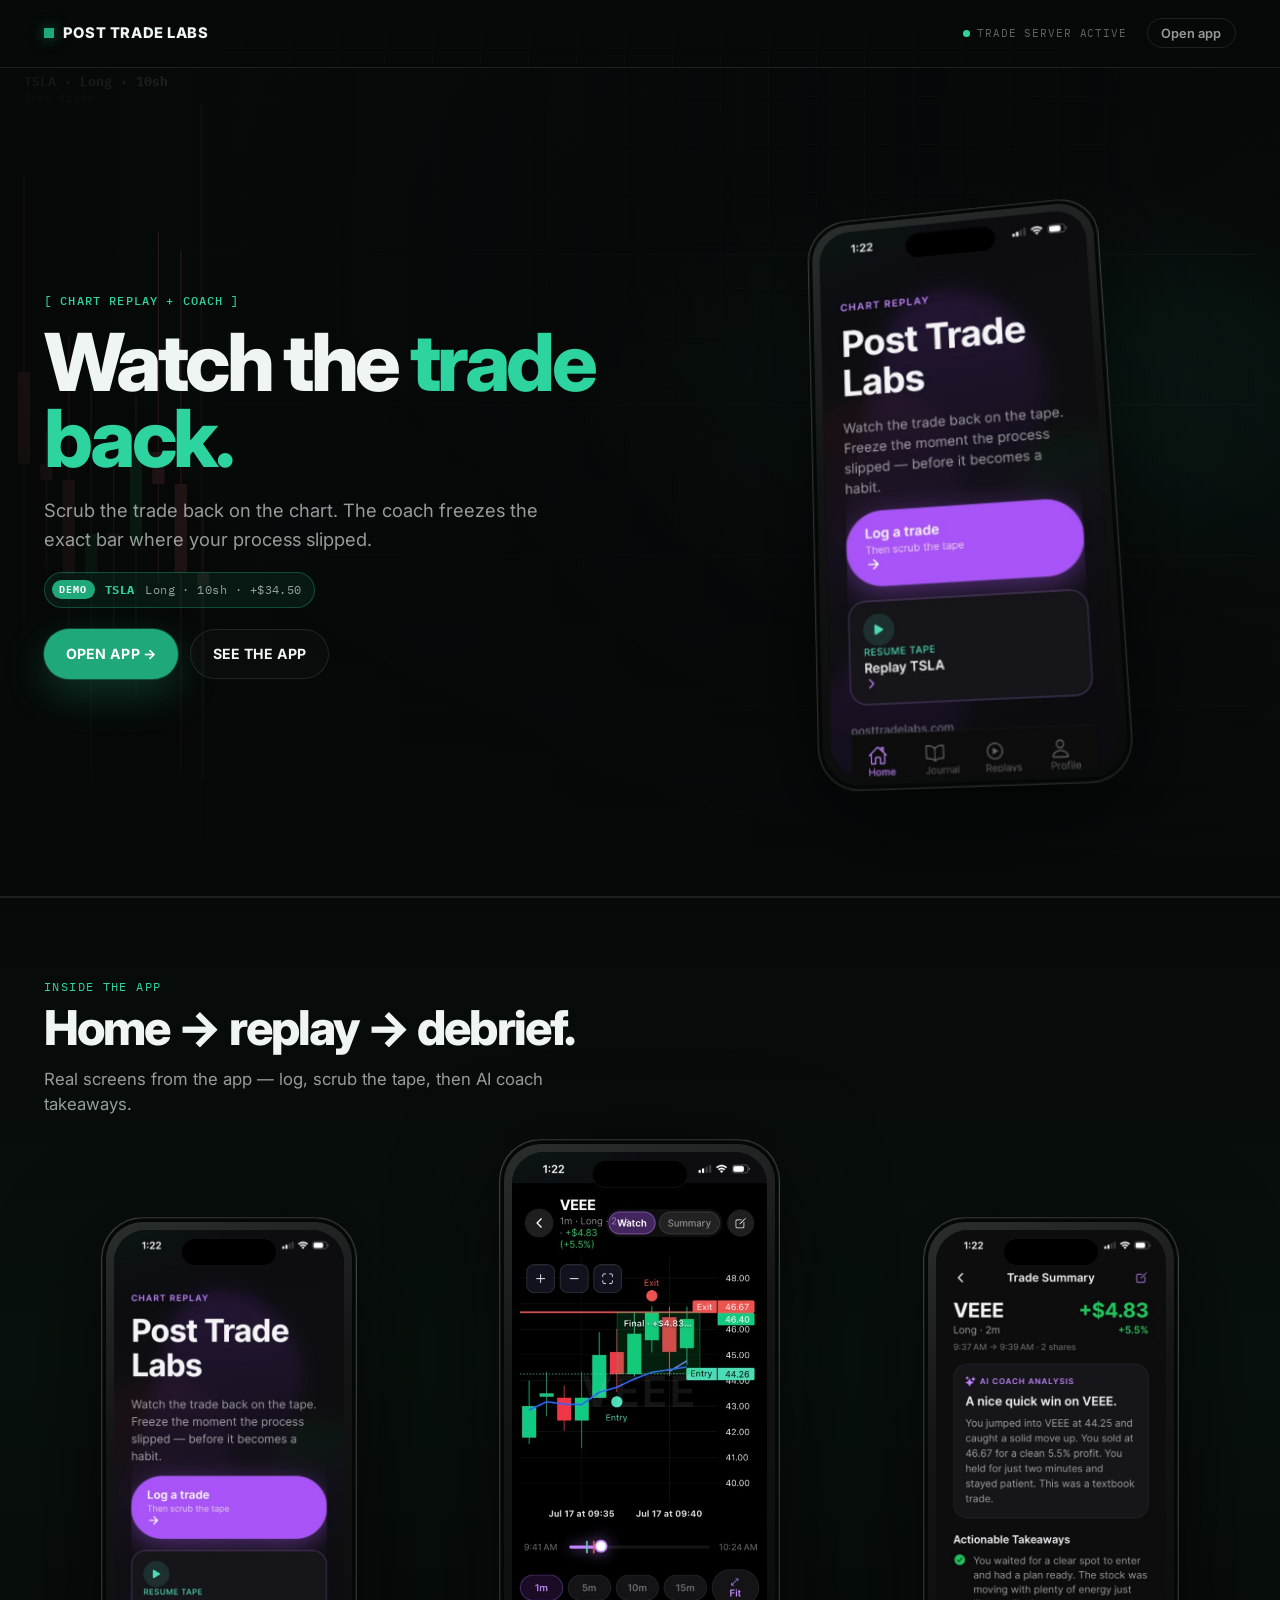
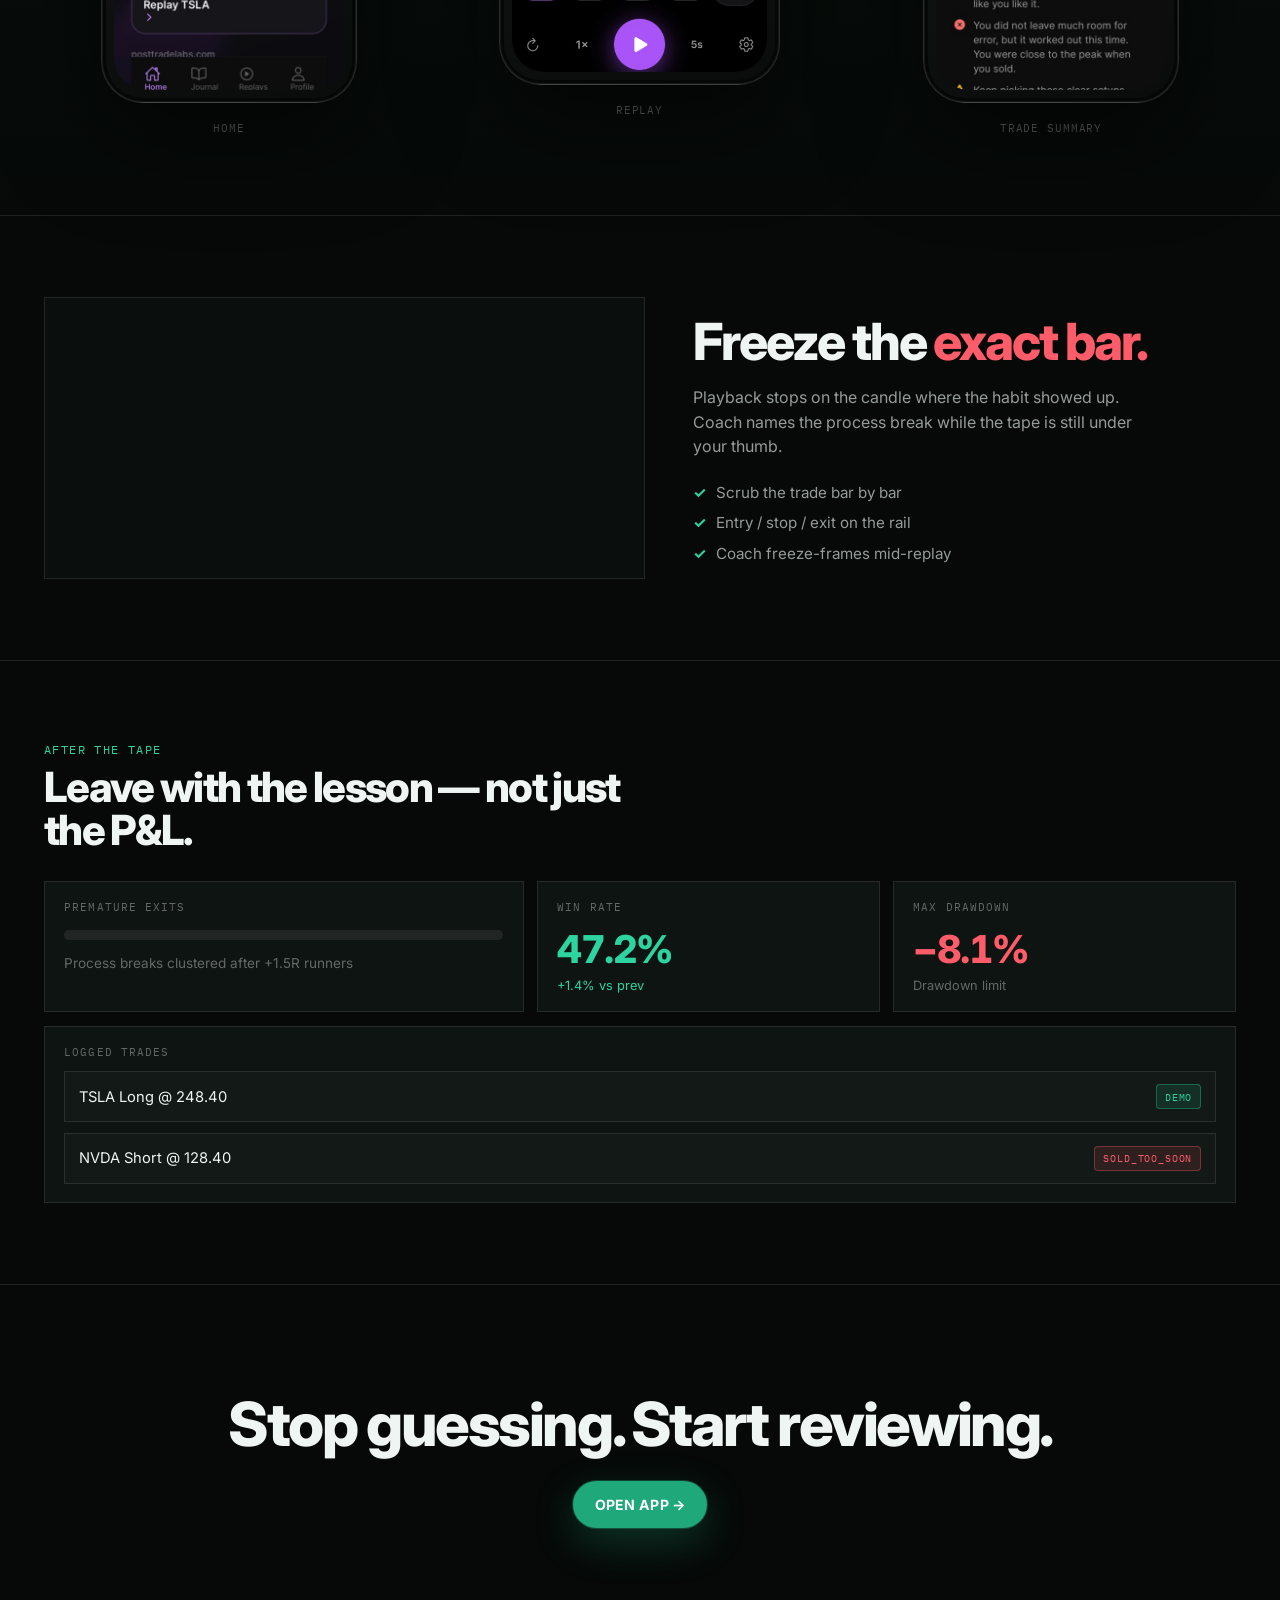
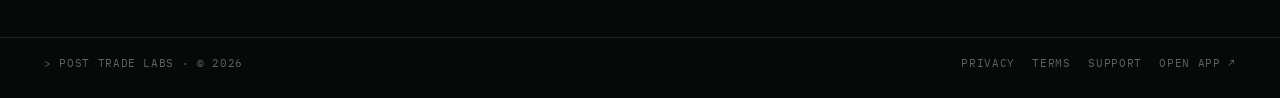
==== commit 3ec8603a: "Deploy site build 202607291547" ====
--- a/index.html
+++ b/index.html
@@ -22,8 +22,8 @@
       rel="stylesheet"
     />
     <meta http-equiv="Cache-Control" content="no-cache" />
-    <link rel="stylesheet" href="site.css?v=202607291543" />
-      <!-- build: 202607291543 -->
+    <link rel="stylesheet" href="site.css?v=202607291547" />
+      <!-- build: 202607291547 -->
       <!-- build: 202607280016 -->
       <!-- build: 202607280100 -->
       <!-- build: 202607280103 -->
@@ -211,7 +211,7 @@
       </span>
     </footer>
 
-    <script src="demo.js?v=202607291543" defer></script>
+    <script src="demo.js?v=202607291547" defer></script>
     <script>
       document.getElementById('y').textContent = String(new Date().getFullYear());
     </script>
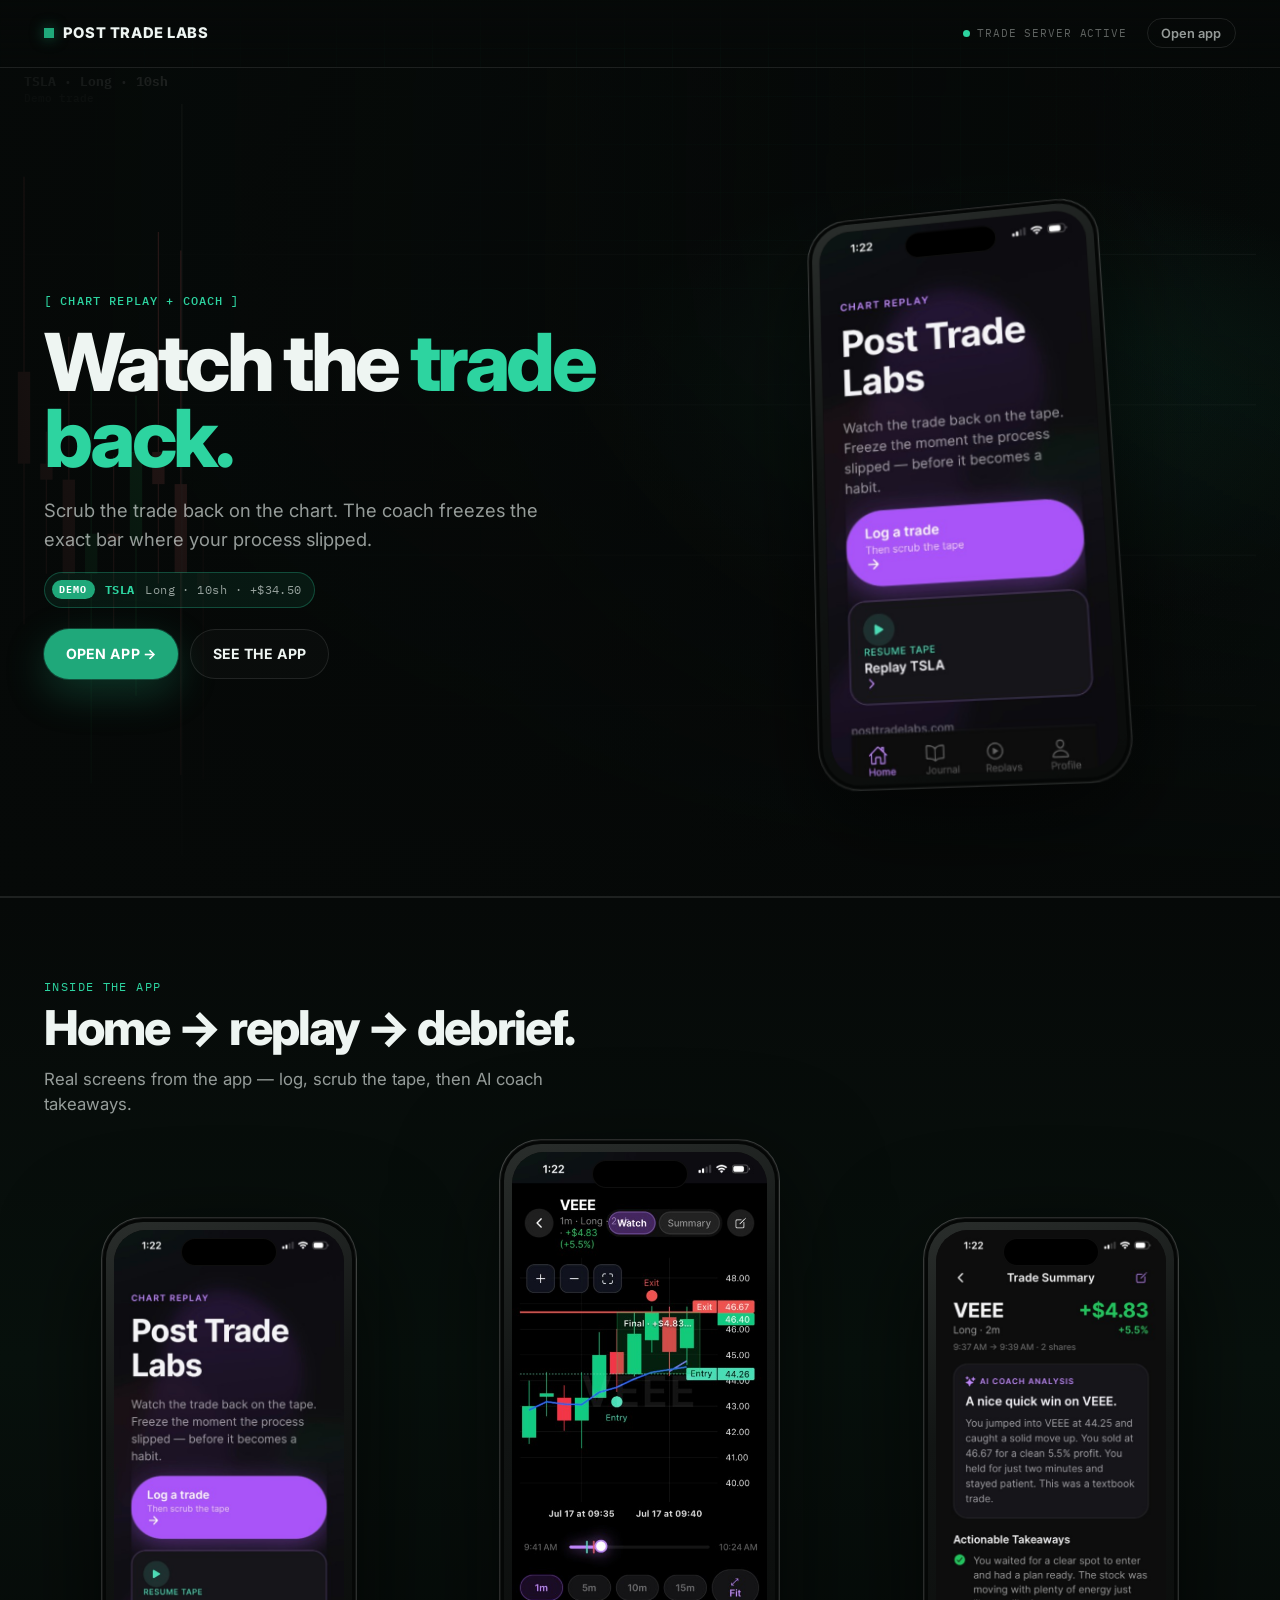
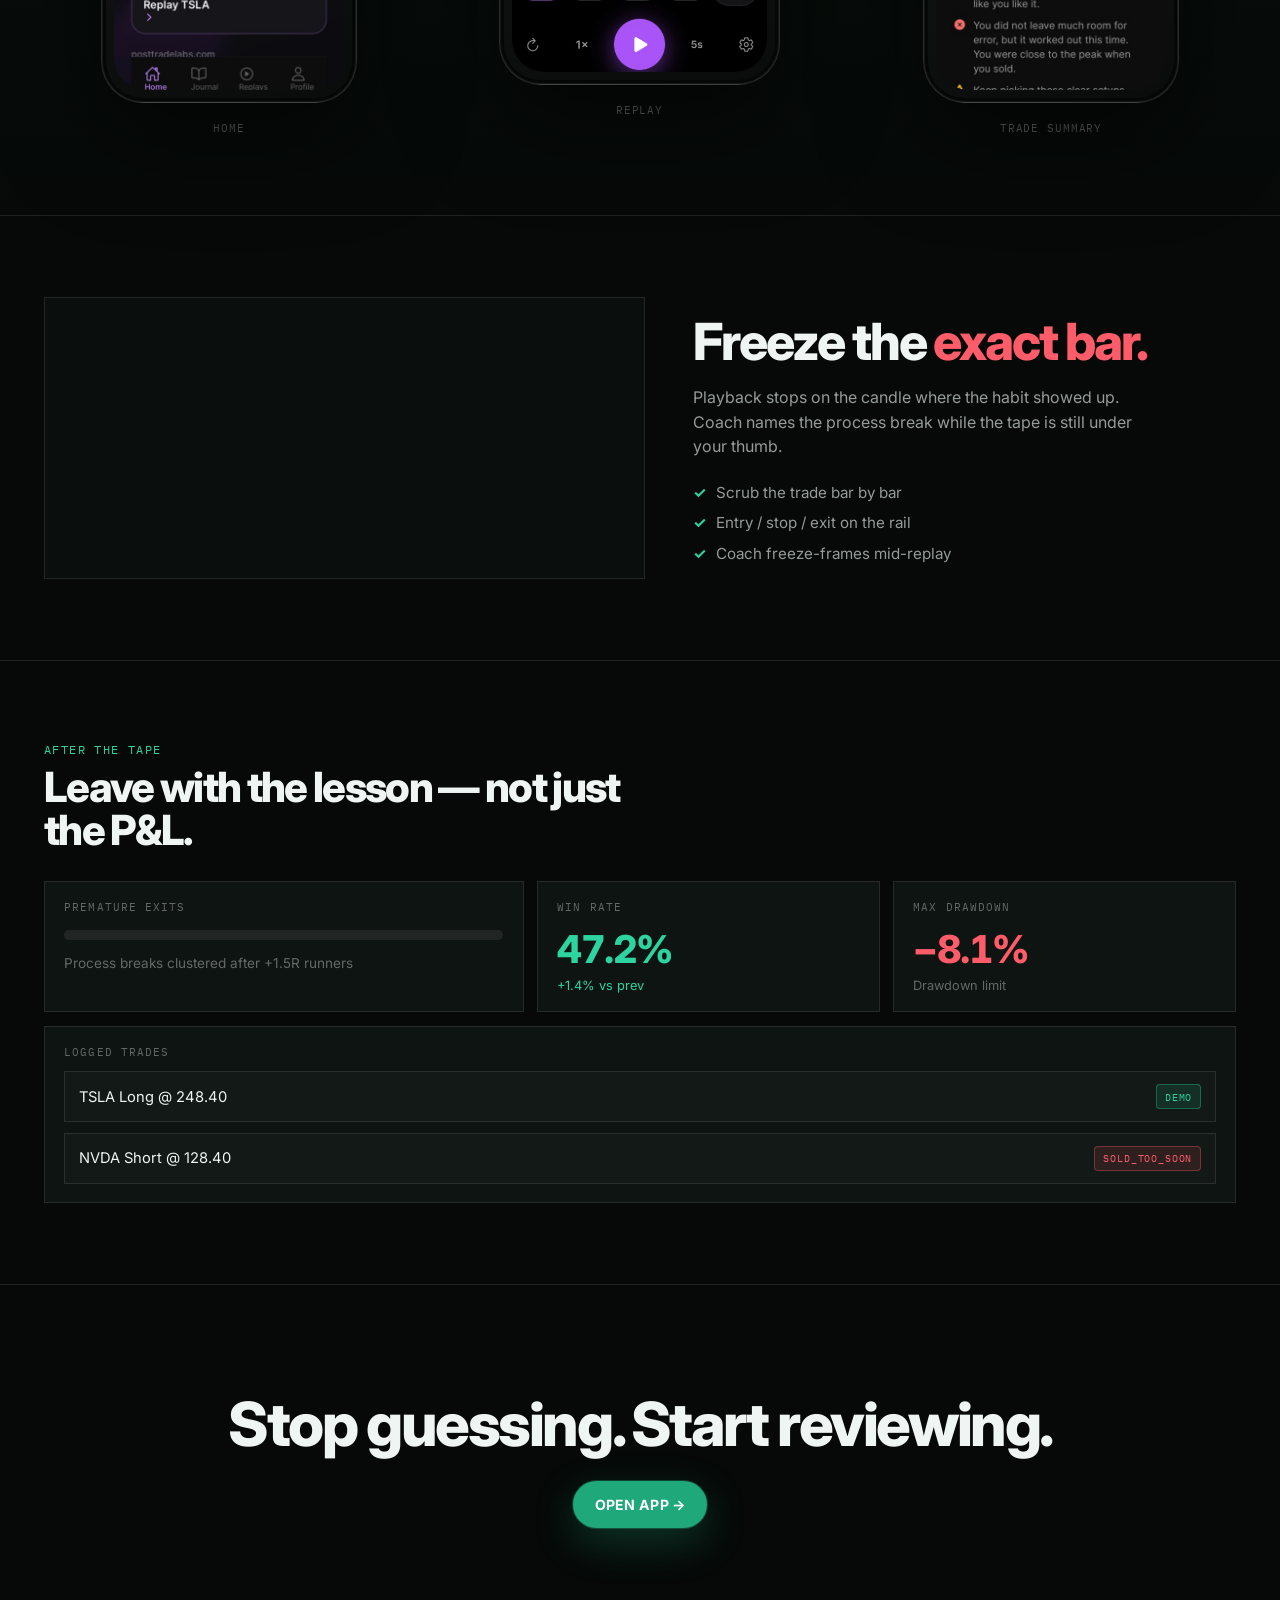
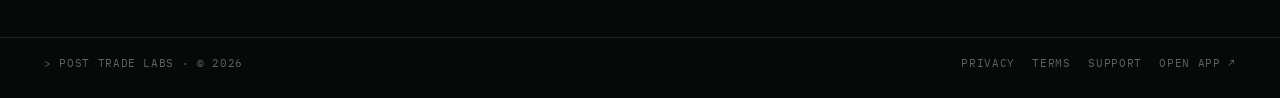
==== commit 23e32517: "Deploy site build 202607291550" ====
--- a/index.html
+++ b/index.html
@@ -22,8 +22,8 @@
       rel="stylesheet"
     />
     <meta http-equiv="Cache-Control" content="no-cache" />
-    <link rel="stylesheet" href="site.css?v=202607291547" />
-      <!-- build: 202607291547 -->
+    <link rel="stylesheet" href="site.css?v=202607291550" />
+      <!-- build: 202607291550 -->
       <!-- build: 202607280016 -->
       <!-- build: 202607280100 -->
       <!-- build: 202607280103 -->
@@ -211,7 +211,7 @@
       </span>
     </footer>
 
-    <script src="demo.js?v=202607291547" defer></script>
+    <script src="demo.js?v=202607291550" defer></script>
     <script>
       document.getElementById('y').textContent = String(new Date().getFullYear());
     </script>
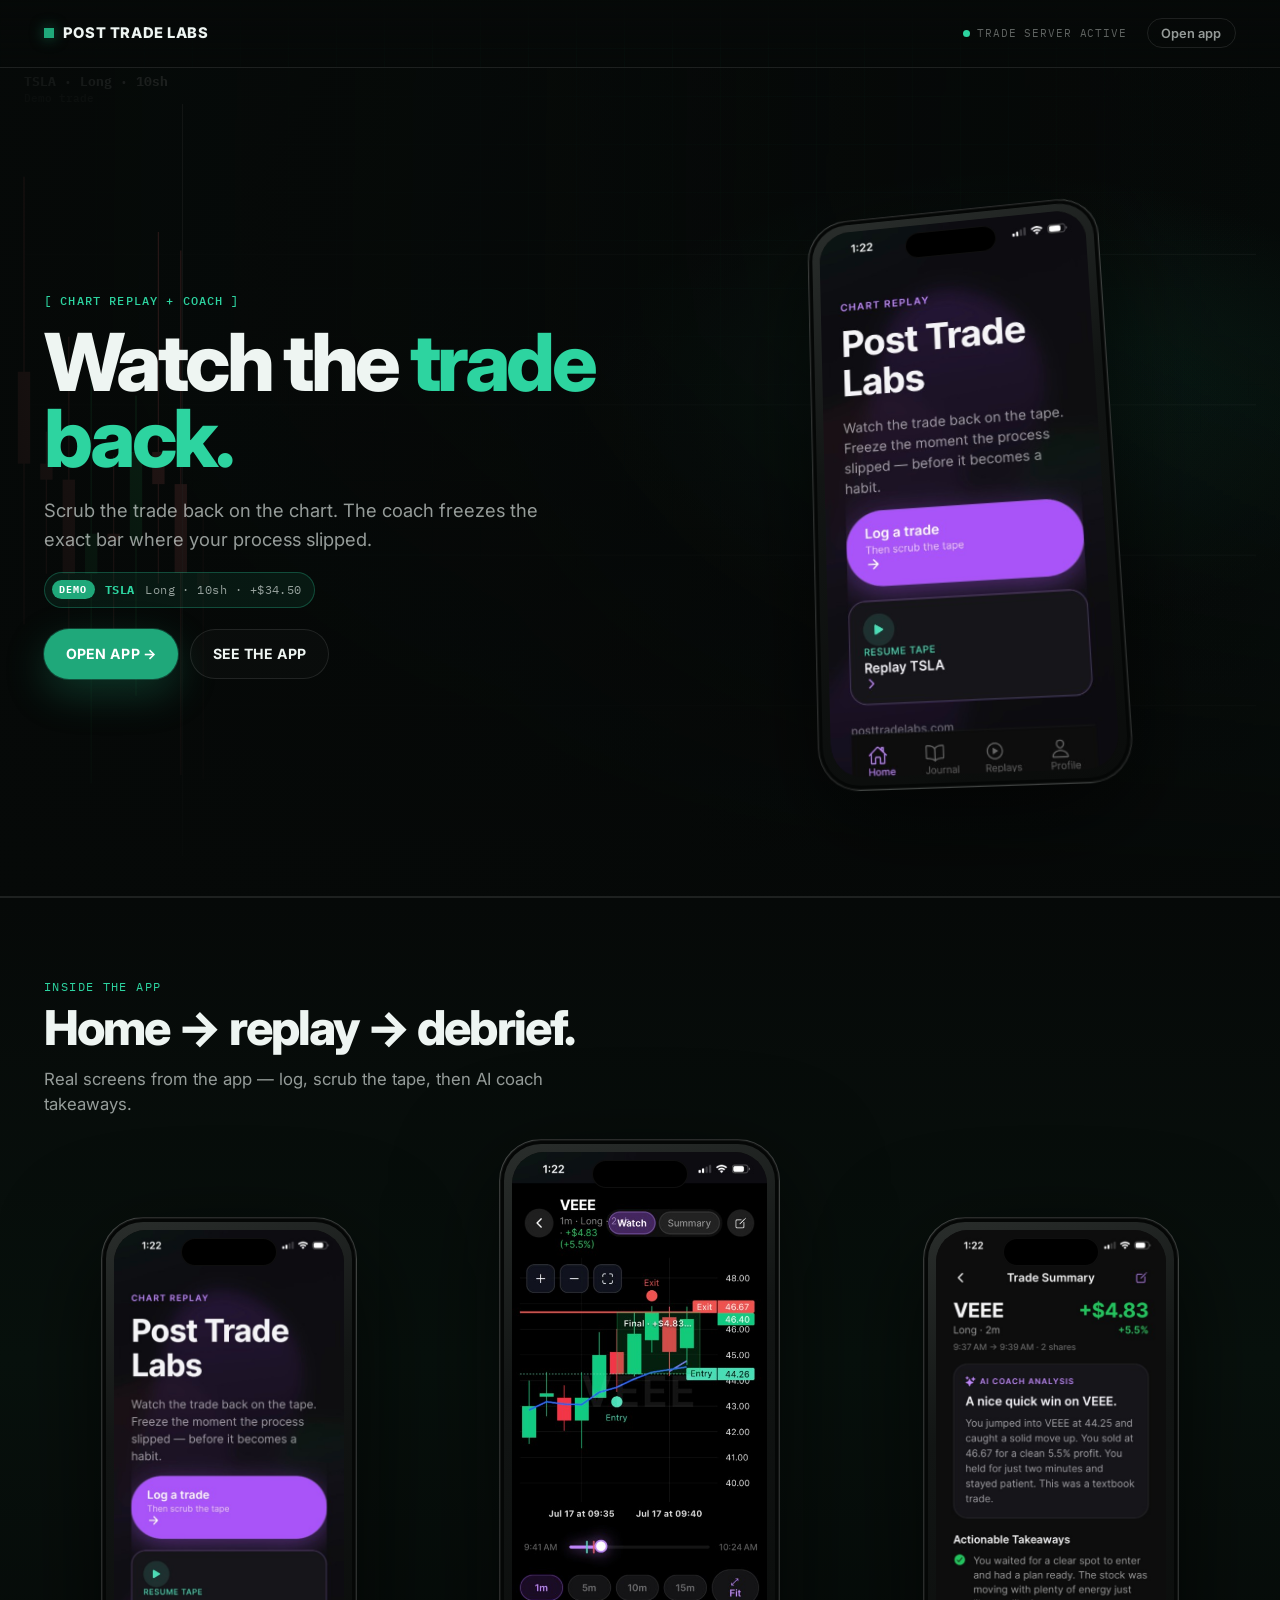
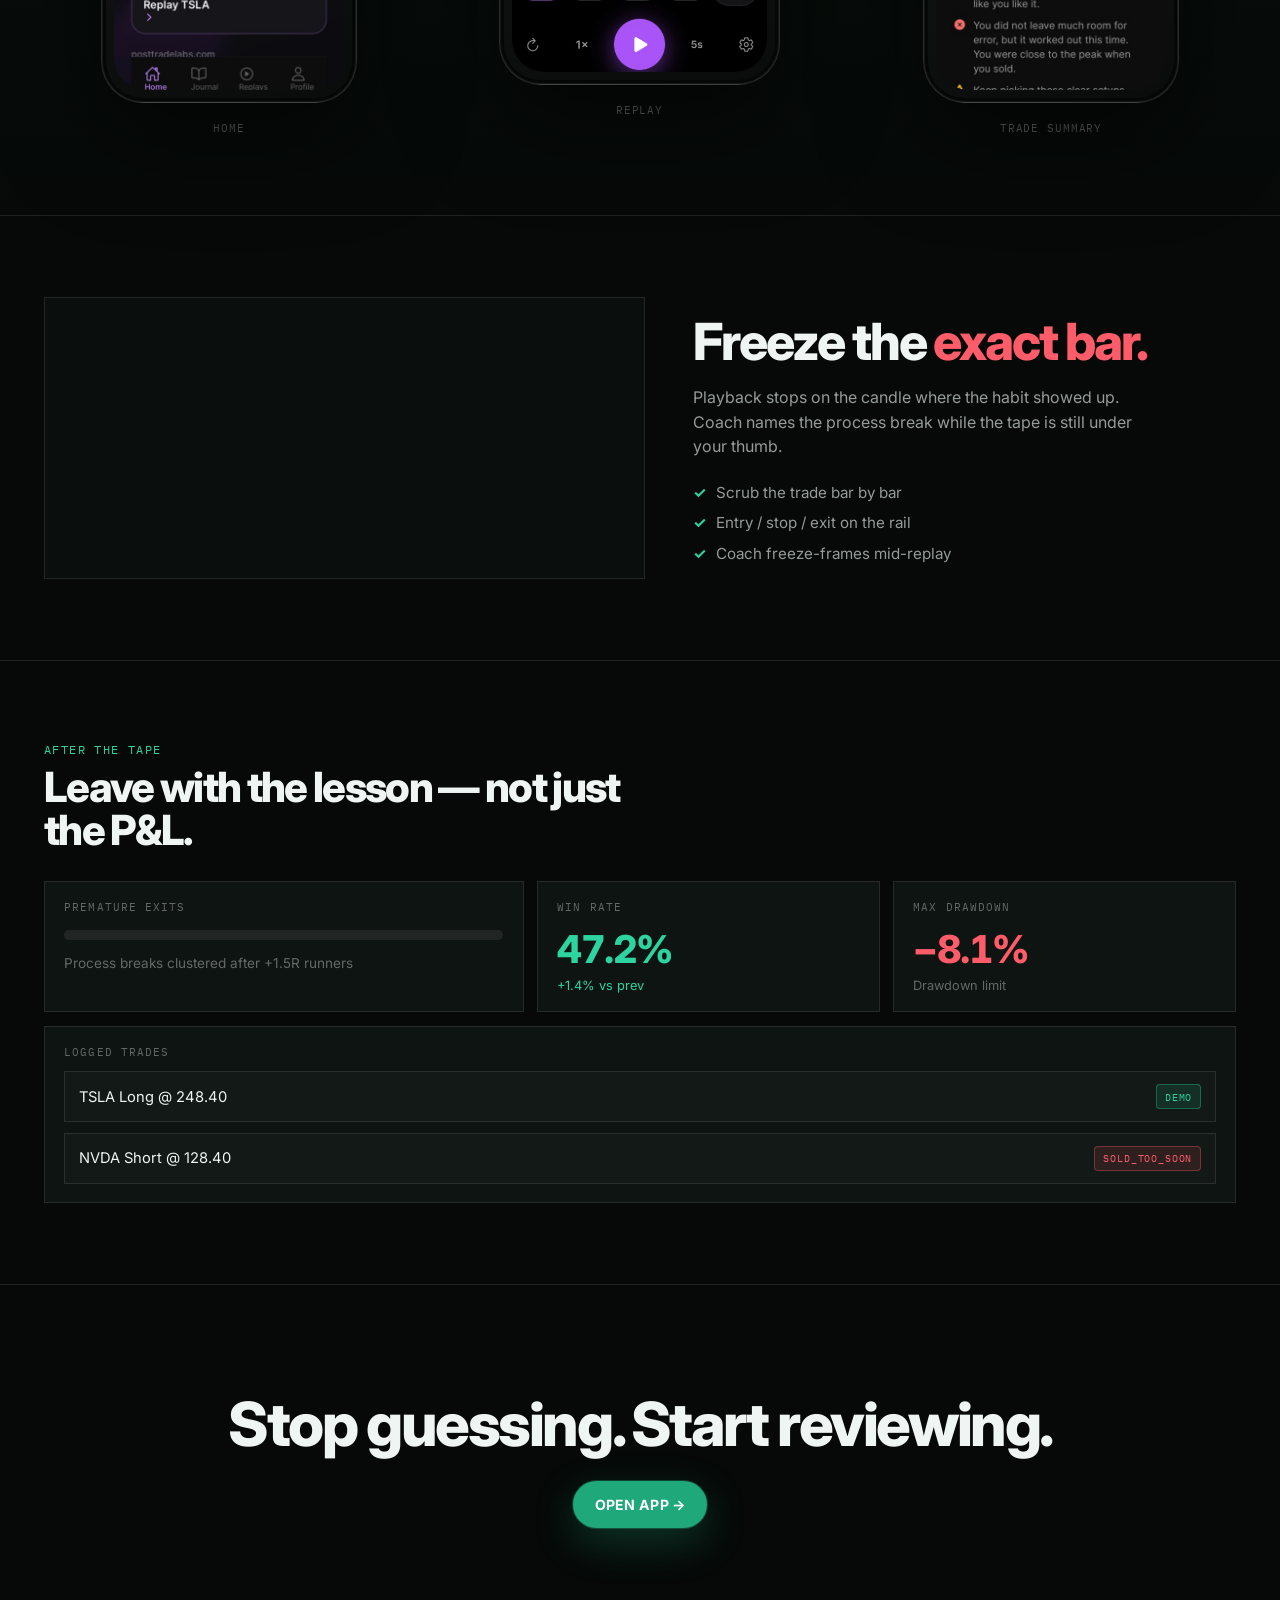
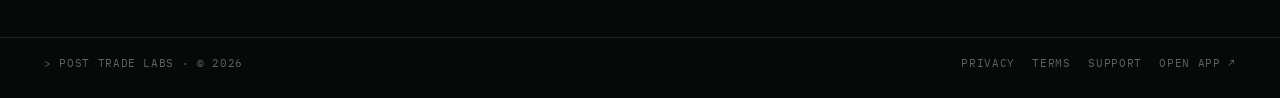
==== commit 63e1ef54: "Deploy site build 202607291553" ====
--- a/index.html
+++ b/index.html
@@ -22,8 +22,8 @@
       rel="stylesheet"
     />
     <meta http-equiv="Cache-Control" content="no-cache" />
-    <link rel="stylesheet" href="site.css?v=202607291550" />
-      <!-- build: 202607291550 -->
+    <link rel="stylesheet" href="site.css?v=202607291553" />
+      <!-- build: 202607291553 -->
       <!-- build: 202607280016 -->
       <!-- build: 202607280100 -->
       <!-- build: 202607280103 -->
@@ -211,7 +211,7 @@
       </span>
     </footer>
 
-    <script src="demo.js?v=202607291550" defer></script>
+    <script src="demo.js?v=202607291553" defer></script>
     <script>
       document.getElementById('y').textContent = String(new Date().getFullYear());
     </script>
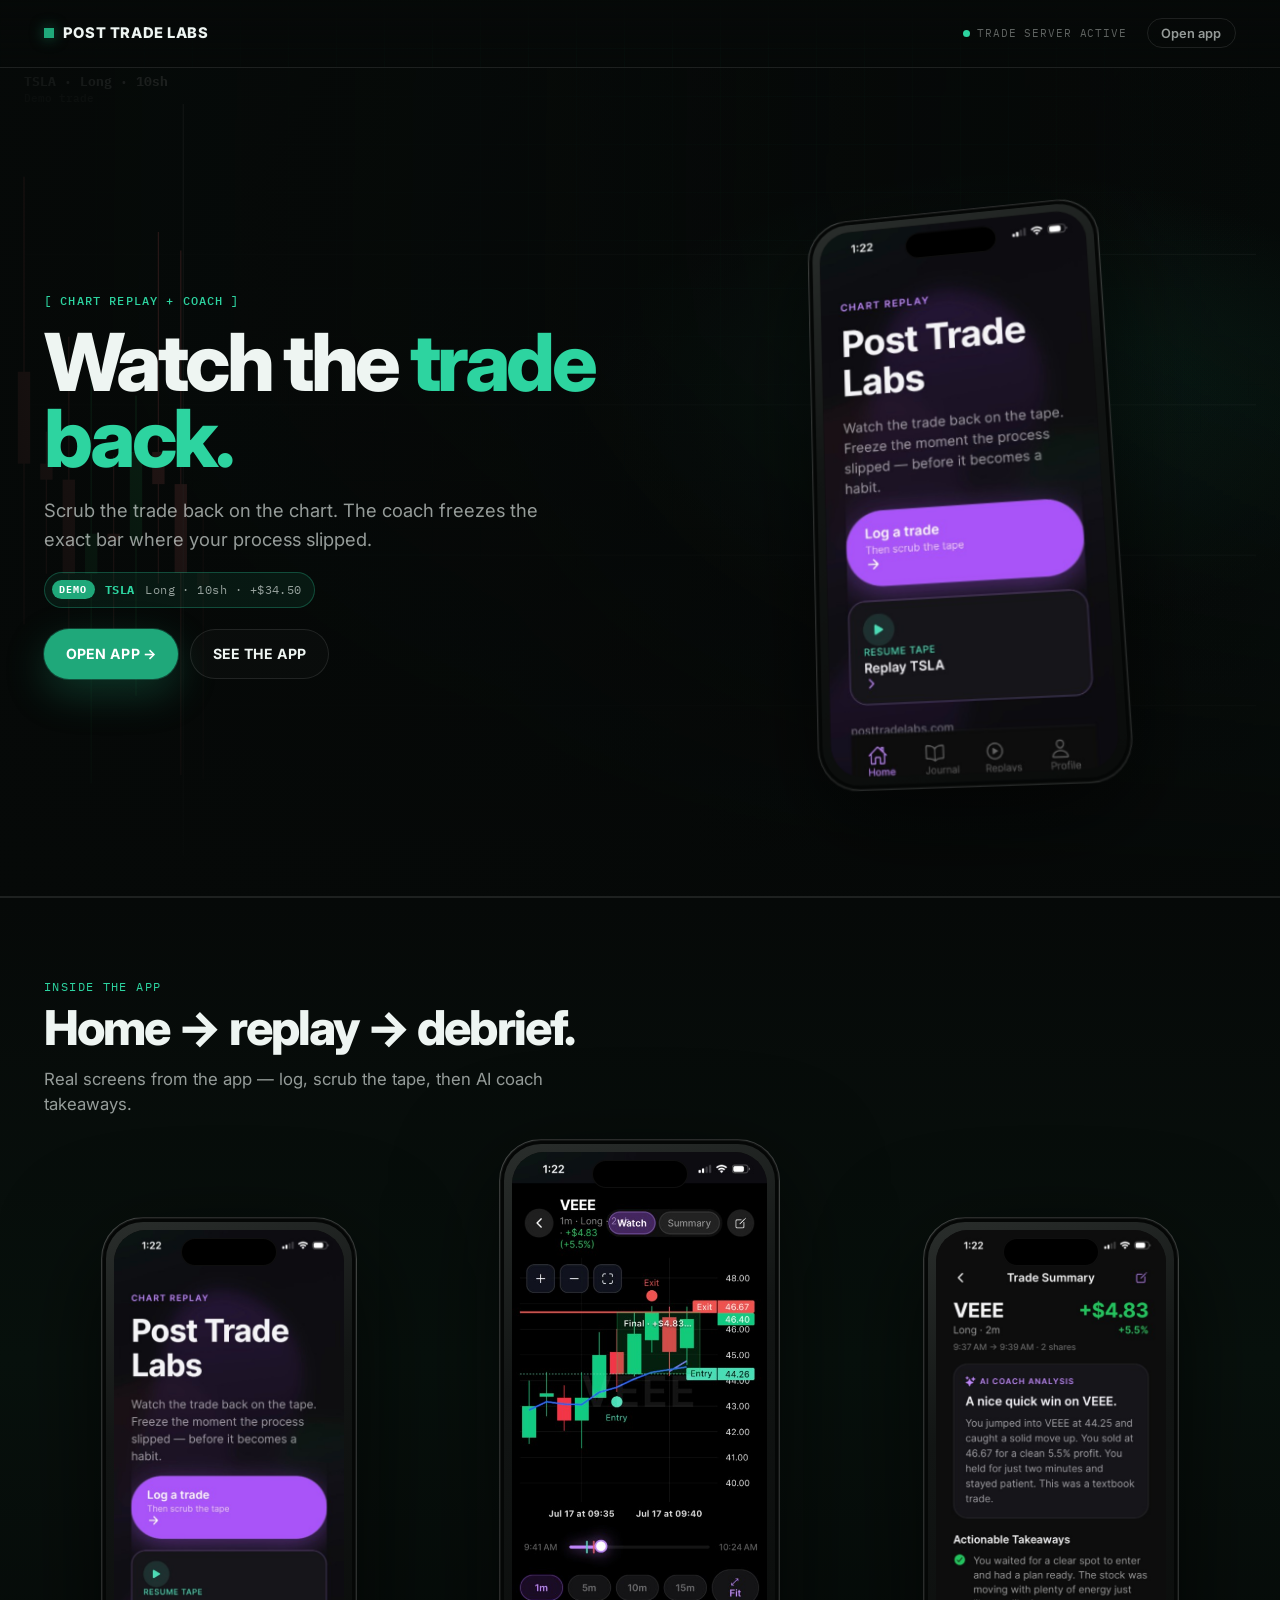
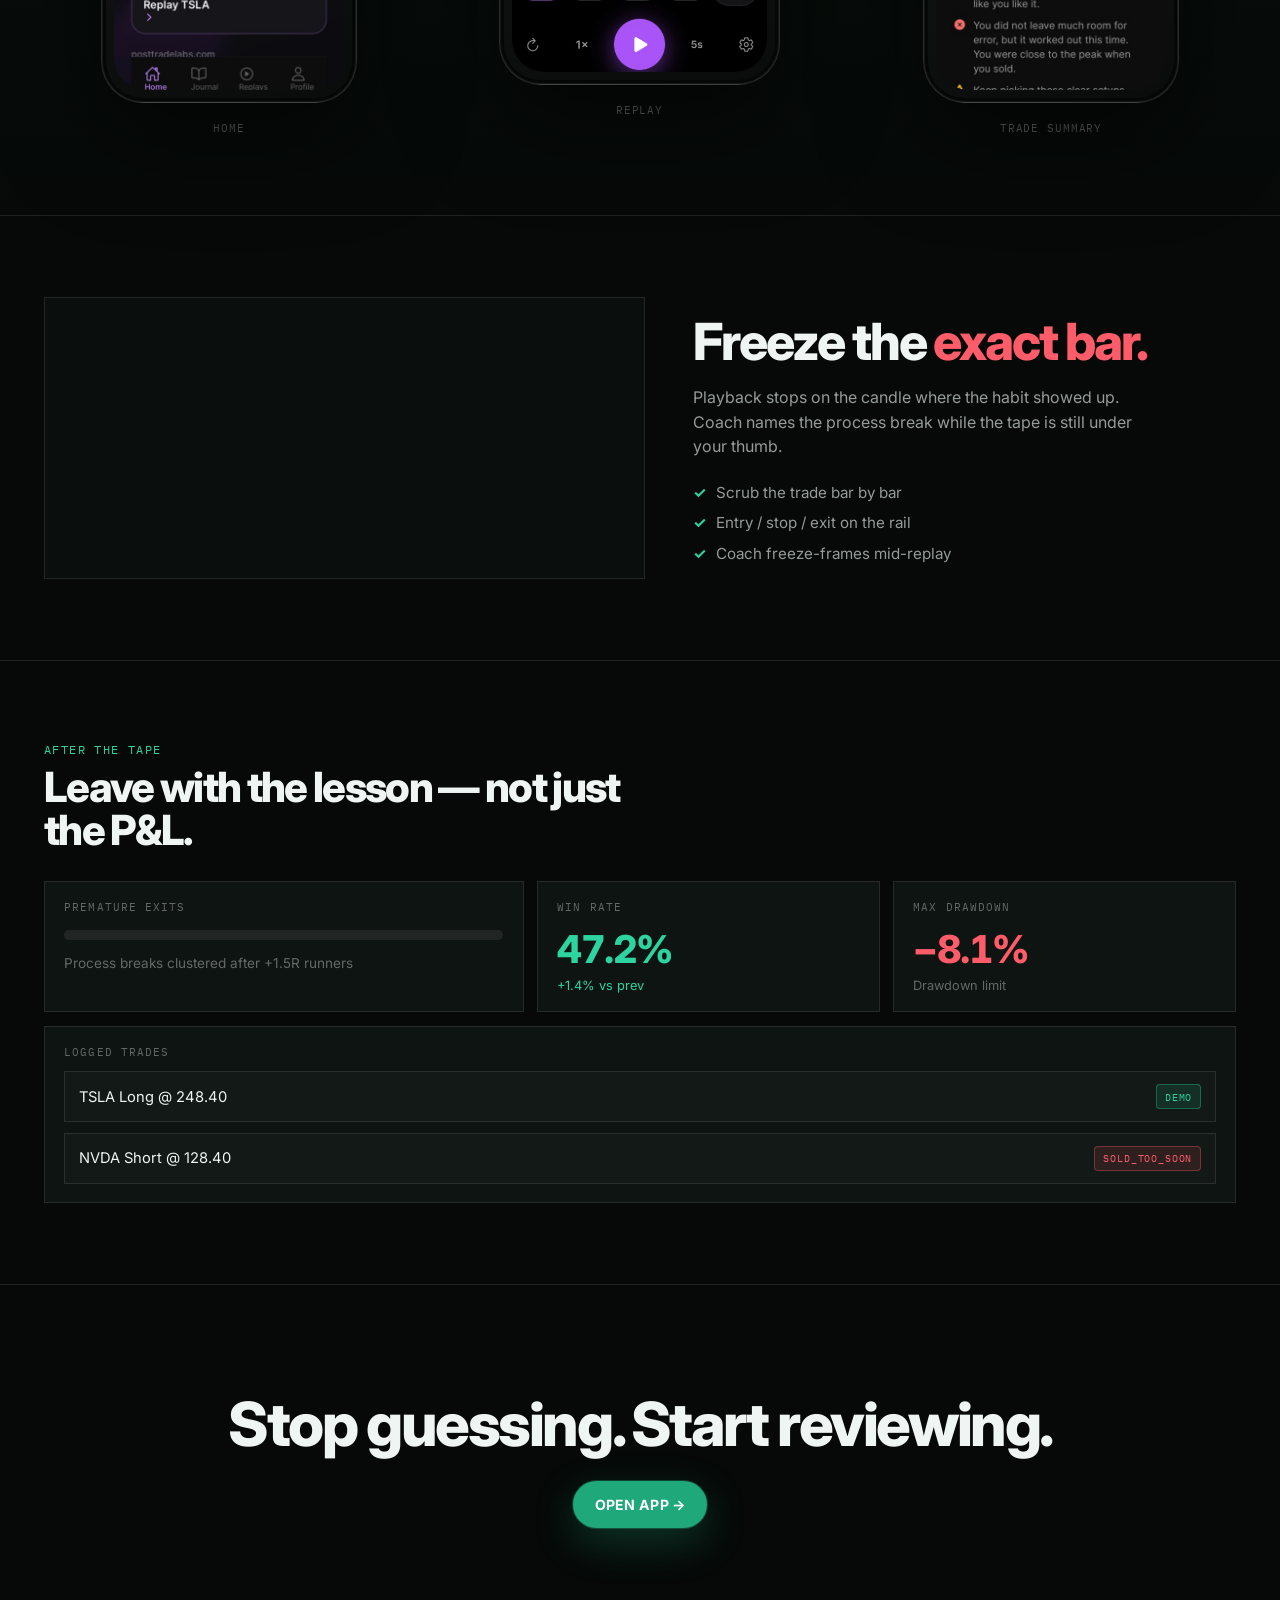
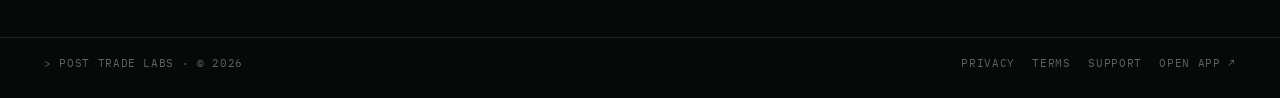
==== commit 812b2de3: "Deploy site build 202607291558" ====
--- a/index.html
+++ b/index.html
@@ -22,8 +22,8 @@
       rel="stylesheet"
     />
     <meta http-equiv="Cache-Control" content="no-cache" />
-    <link rel="stylesheet" href="site.css?v=202607291553" />
-      <!-- build: 202607291553 -->
+    <link rel="stylesheet" href="site.css?v=202607291558" />
+      <!-- build: 202607291558 -->
       <!-- build: 202607280016 -->
       <!-- build: 202607280100 -->
       <!-- build: 202607280103 -->
@@ -211,7 +211,7 @@
       </span>
     </footer>
 
-    <script src="demo.js?v=202607291553" defer></script>
+    <script src="demo.js?v=202607291558" defer></script>
     <script>
       document.getElementById('y').textContent = String(new Date().getFullYear());
     </script>
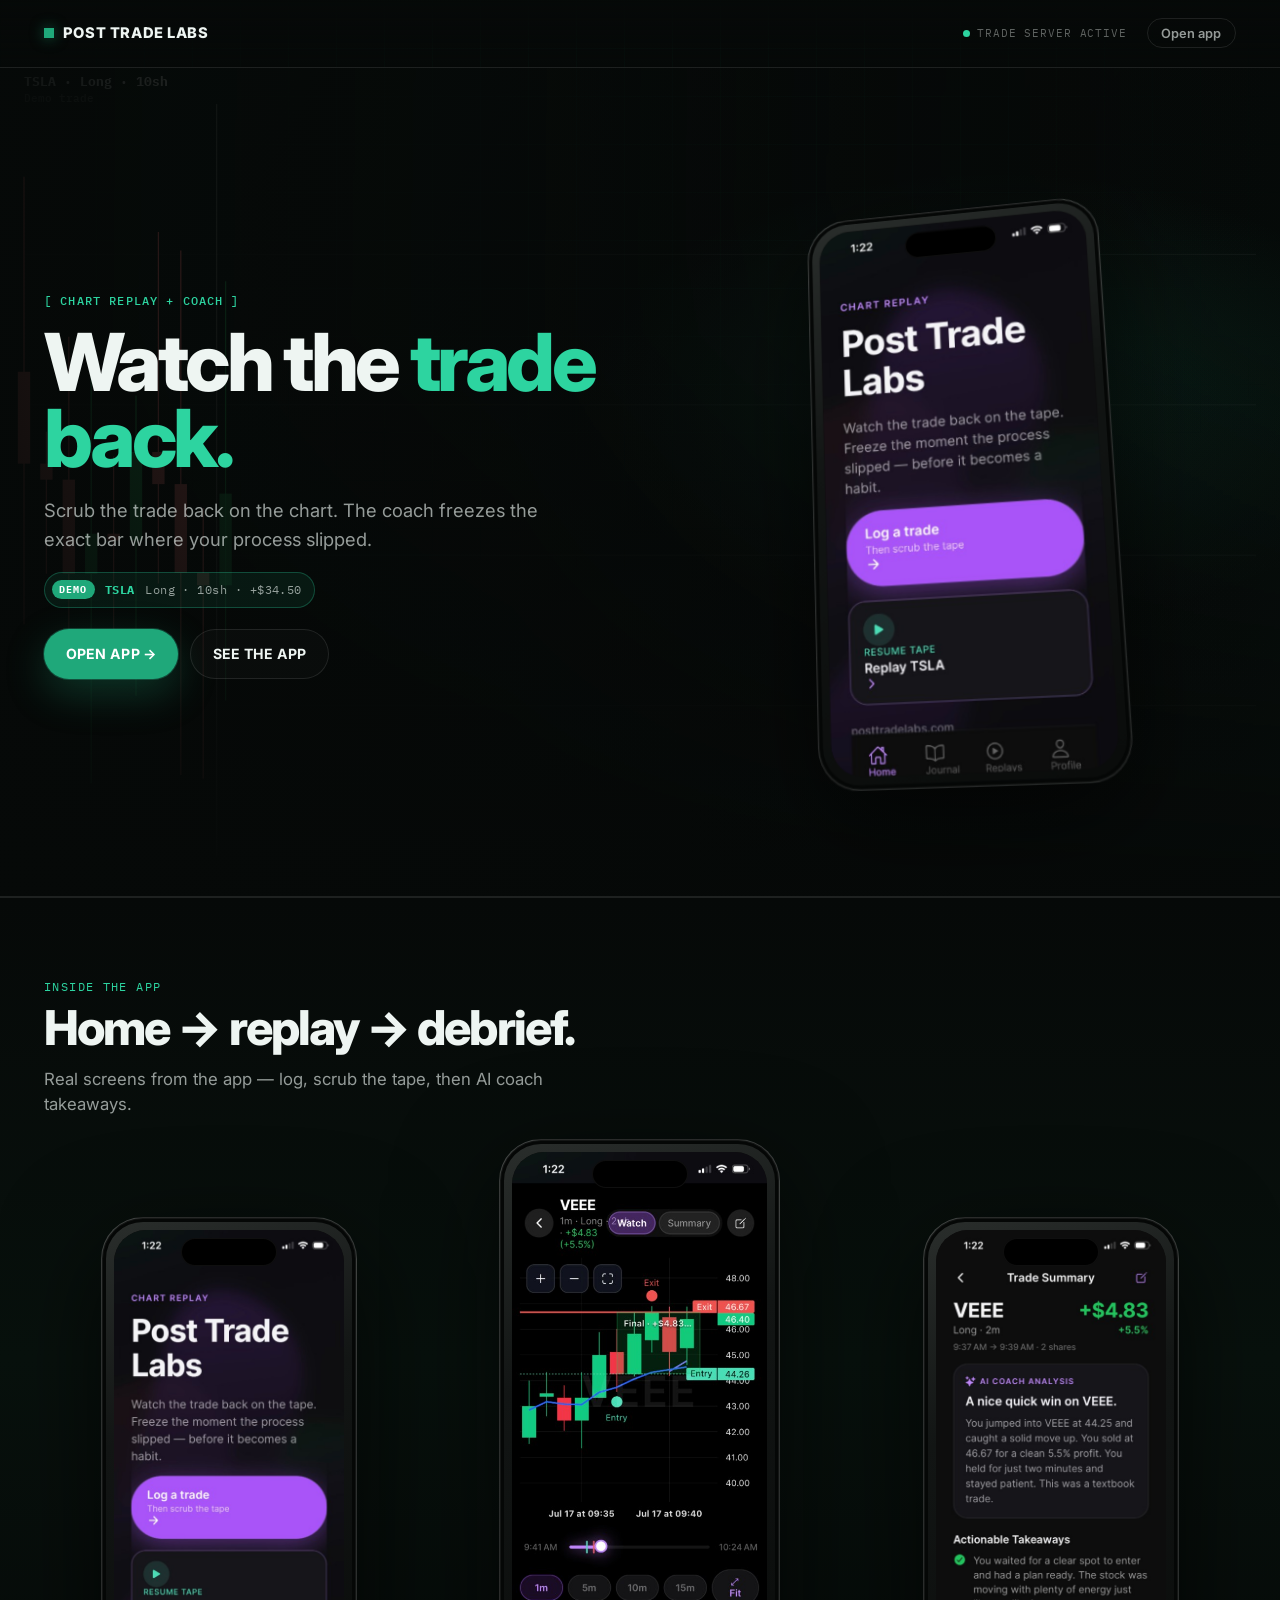
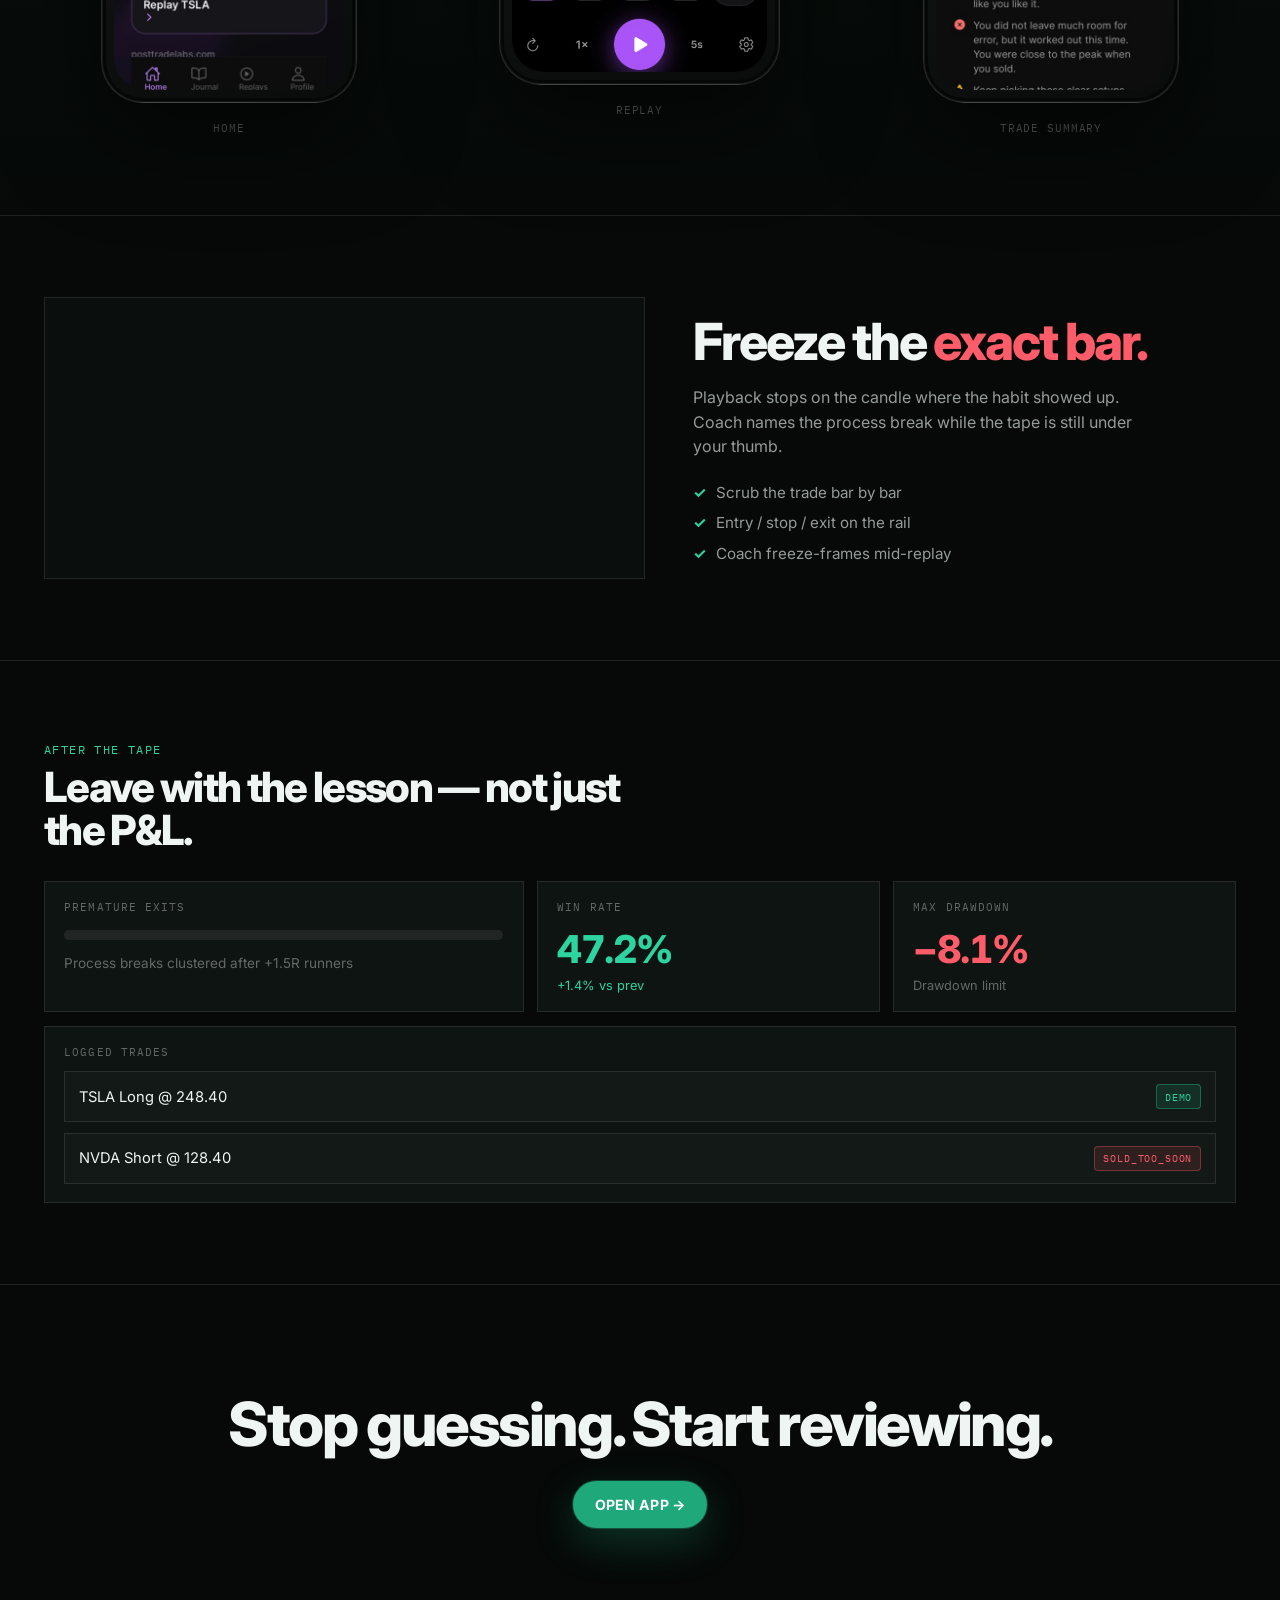
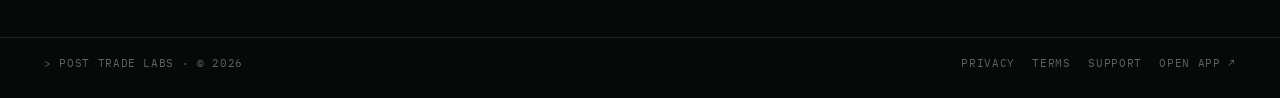
==== commit 11f881f4: "Deploy site build 202607291602" ====
--- a/index.html
+++ b/index.html
@@ -22,8 +22,8 @@
       rel="stylesheet"
     />
     <meta http-equiv="Cache-Control" content="no-cache" />
-    <link rel="stylesheet" href="site.css?v=202607291558" />
-      <!-- build: 202607291558 -->
+    <link rel="stylesheet" href="site.css?v=202607291602" />
+      <!-- build: 202607291602 -->
       <!-- build: 202607280016 -->
       <!-- build: 202607280100 -->
       <!-- build: 202607280103 -->
@@ -211,7 +211,7 @@
       </span>
     </footer>
 
-    <script src="demo.js?v=202607291558" defer></script>
+    <script src="demo.js?v=202607291602" defer></script>
     <script>
       document.getElementById('y').textContent = String(new Date().getFullYear());
     </script>
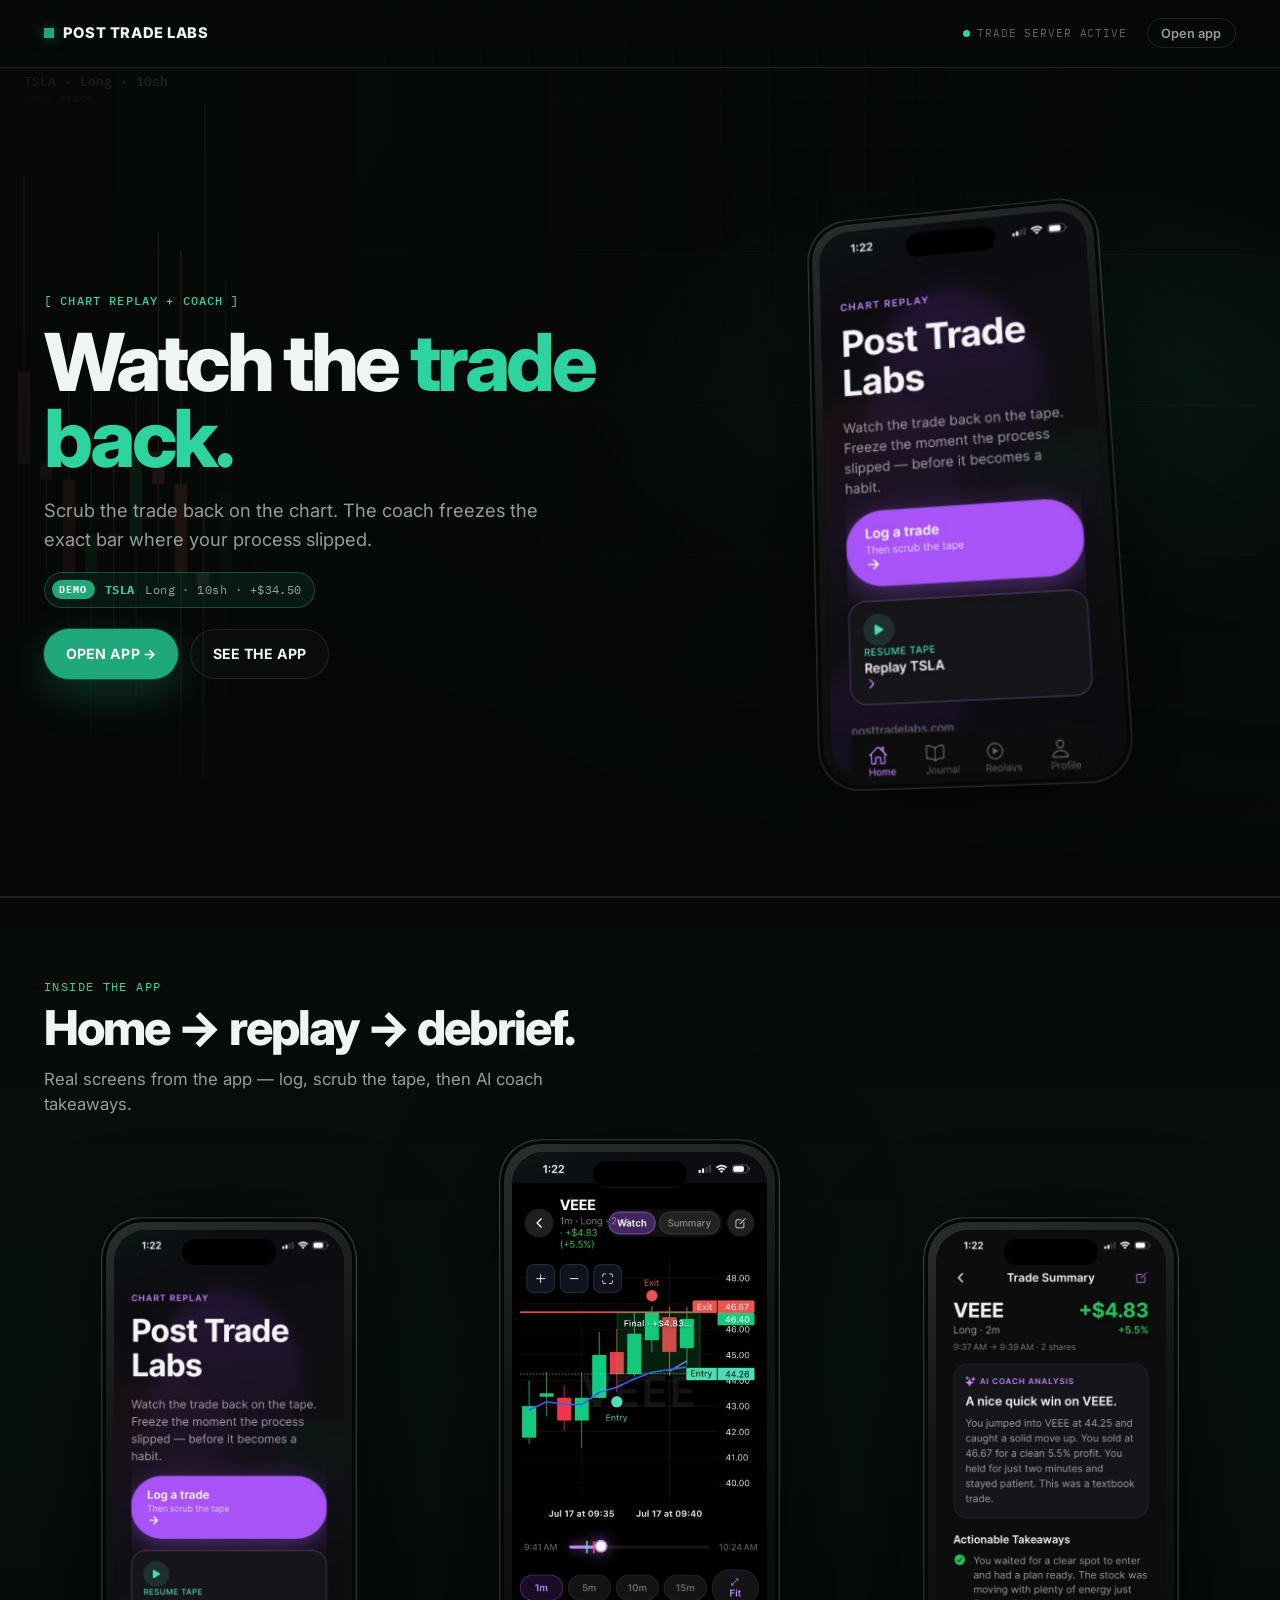
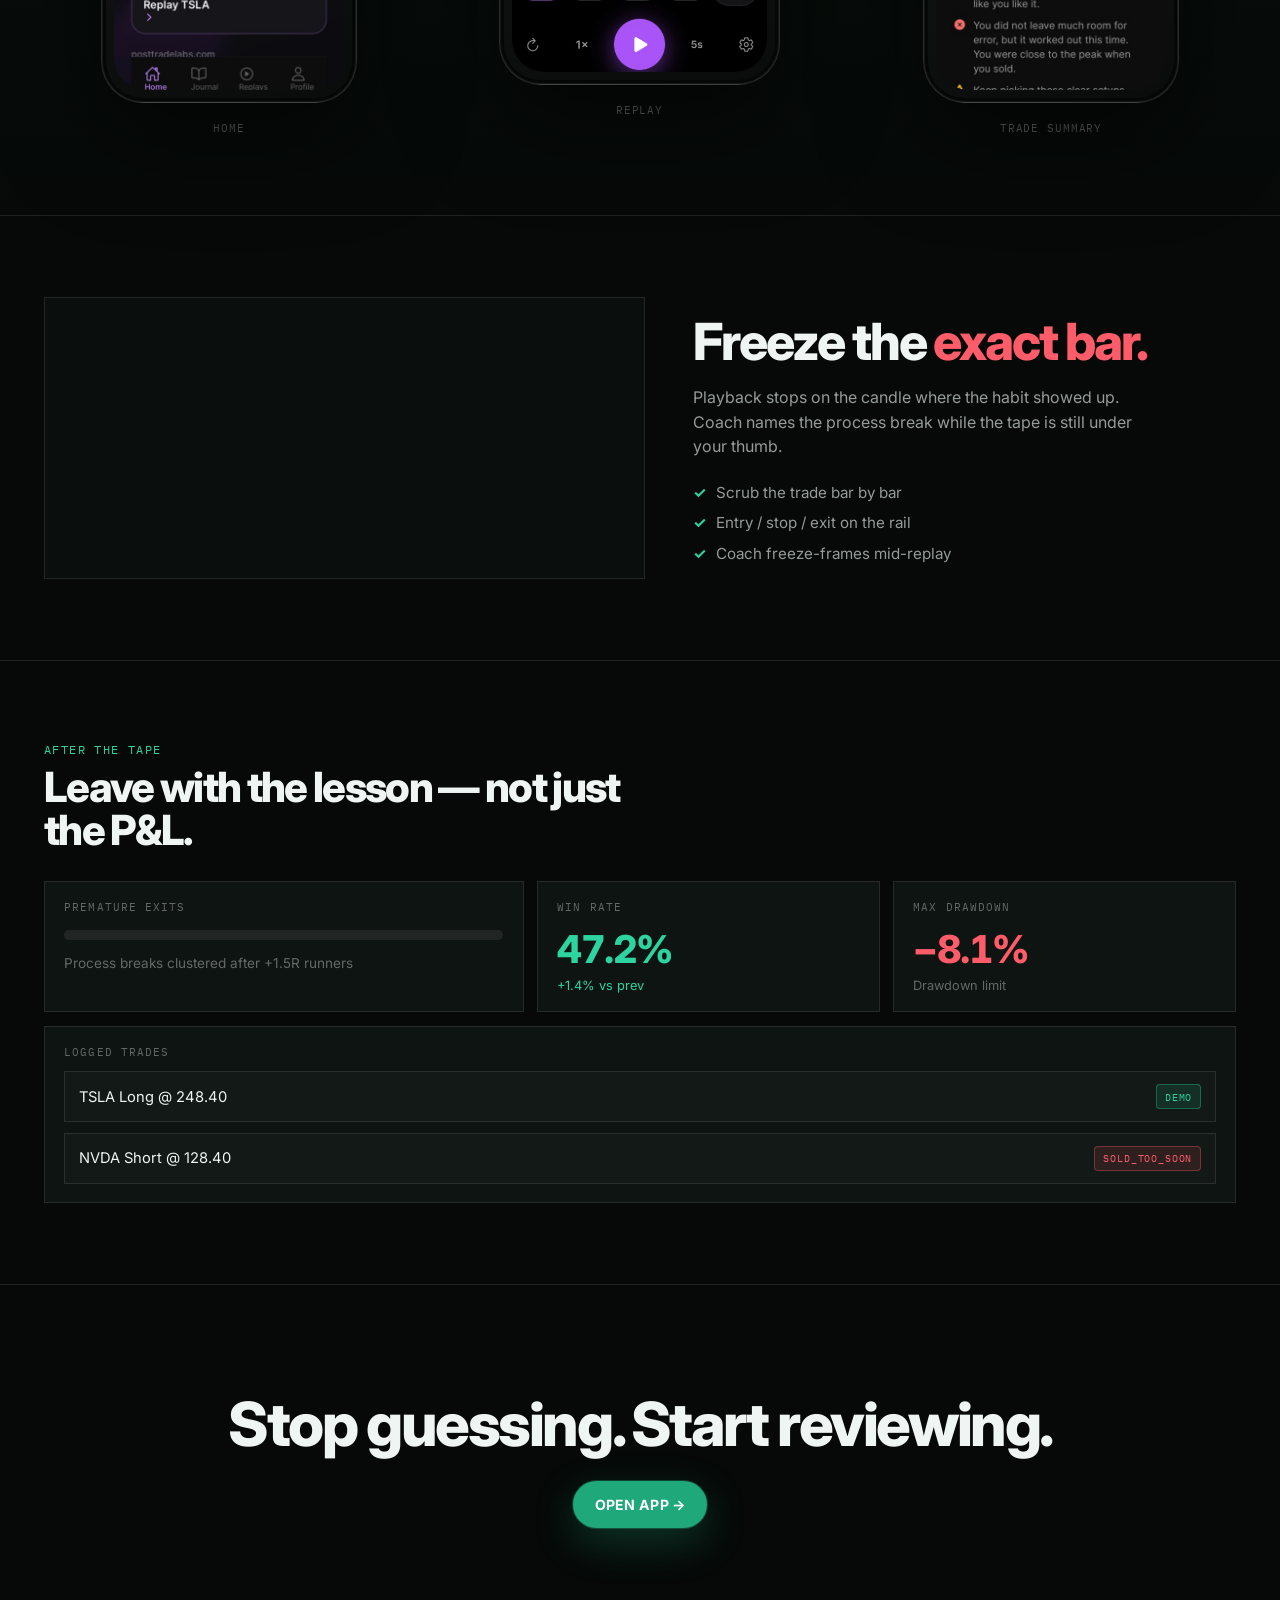
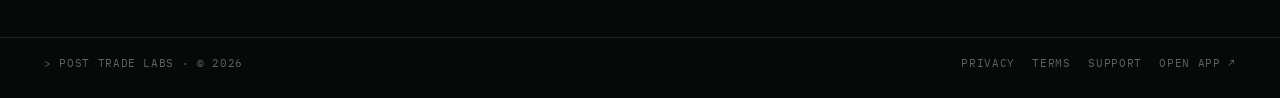
==== commit 8d444cc9: "Deploy site build 202607291606" ====
--- a/index.html
+++ b/index.html
@@ -22,8 +22,8 @@
       rel="stylesheet"
     />
     <meta http-equiv="Cache-Control" content="no-cache" />
-    <link rel="stylesheet" href="site.css?v=202607291602" />
-      <!-- build: 202607291602 -->
+    <link rel="stylesheet" href="site.css?v=202607291606" />
+      <!-- build: 202607291606 -->
       <!-- build: 202607280016 -->
       <!-- build: 202607280100 -->
       <!-- build: 202607280103 -->
@@ -211,7 +211,7 @@
       </span>
     </footer>
 
-    <script src="demo.js?v=202607291602" defer></script>
+    <script src="demo.js?v=202607291606" defer></script>
     <script>
       document.getElementById('y').textContent = String(new Date().getFullYear());
     </script>
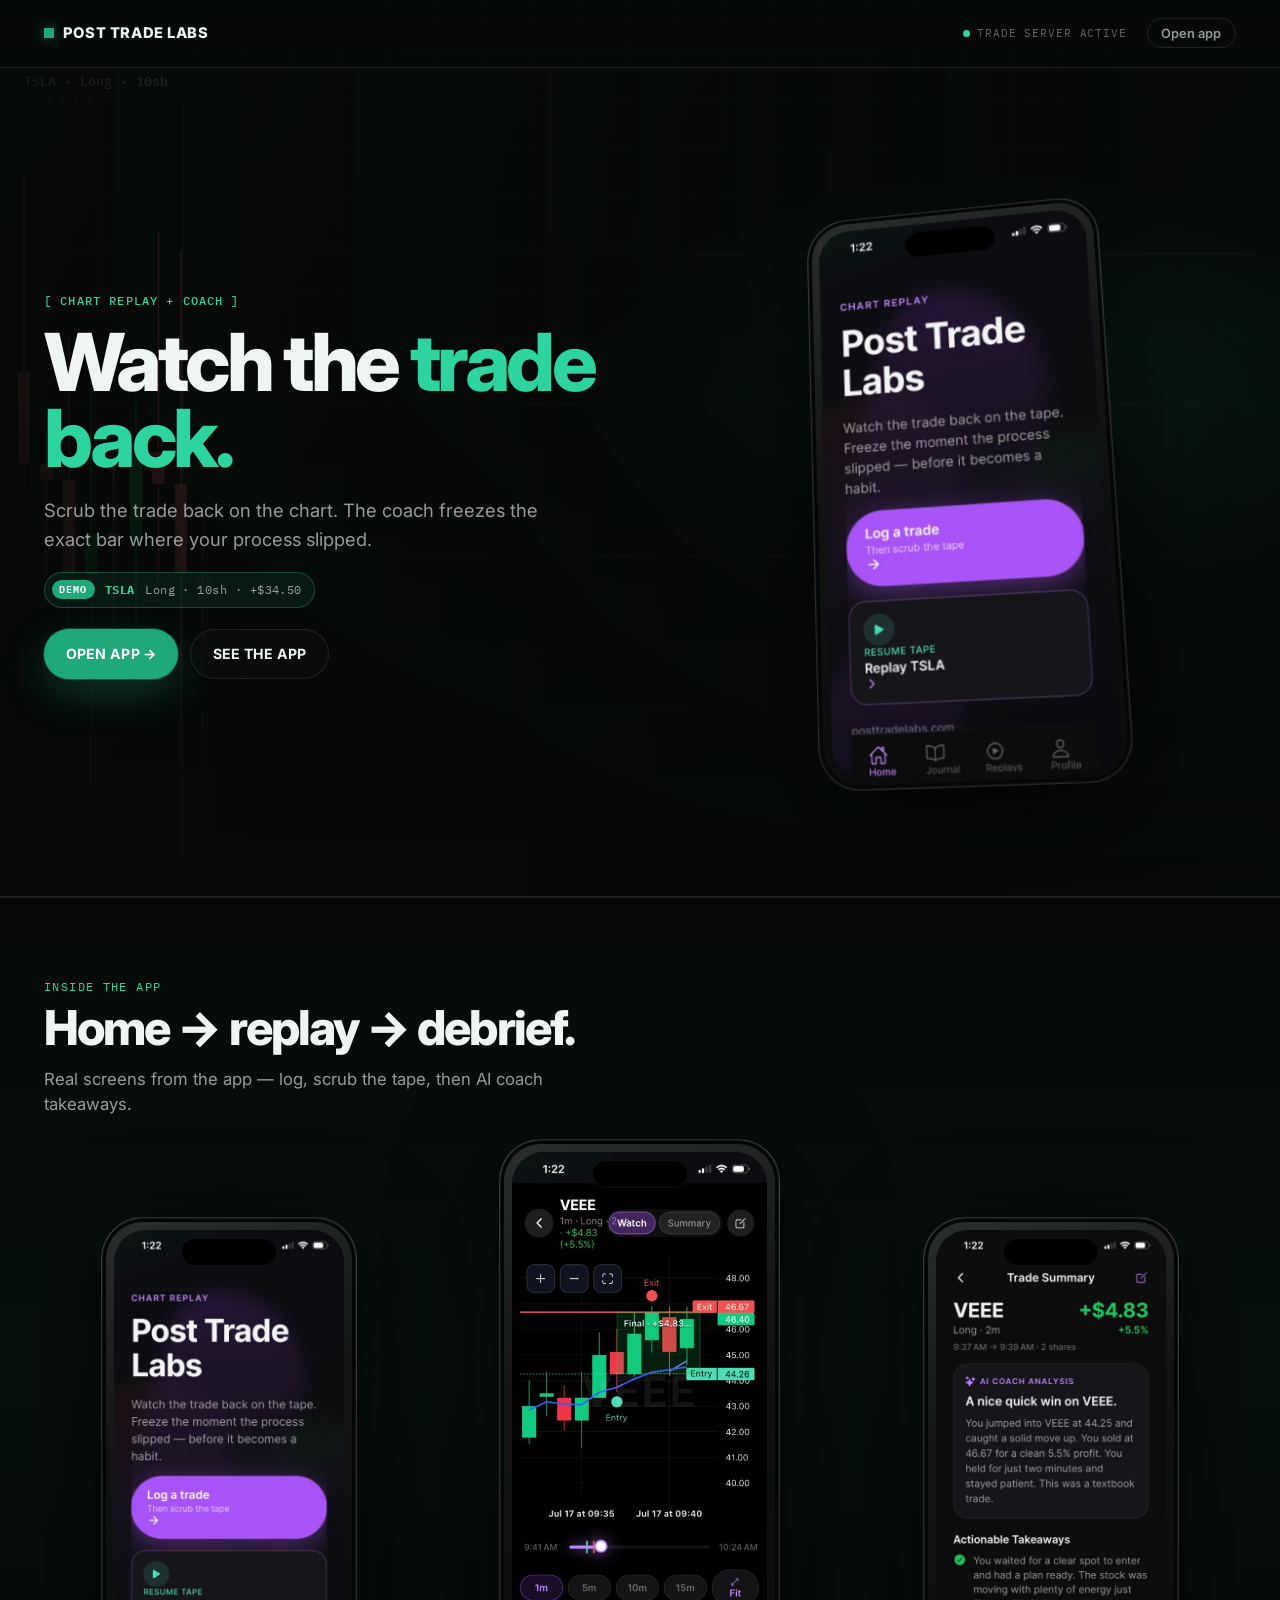
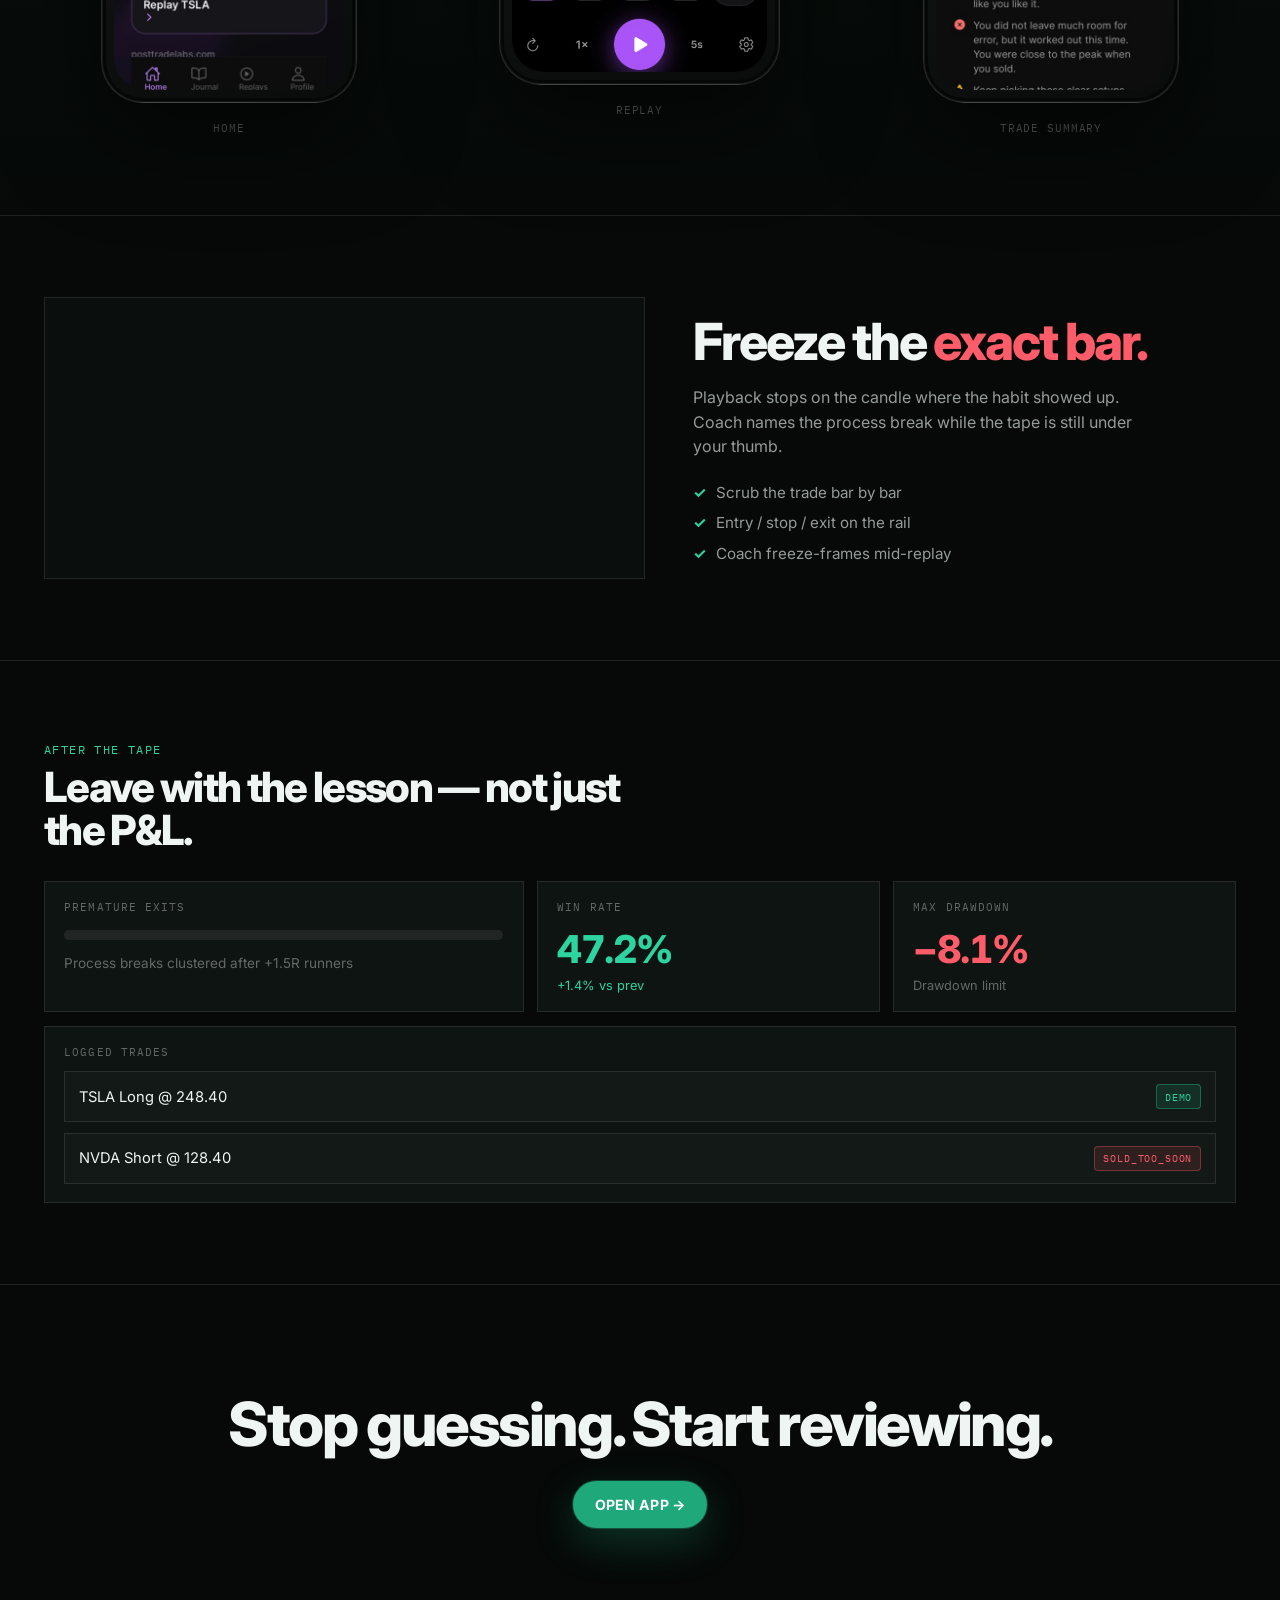
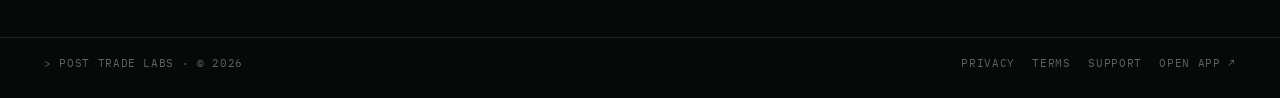
==== commit 8a91636e: "Deploy site build 202608062131" ====
--- a/index.html
+++ b/index.html
@@ -22,8 +22,8 @@
       rel="stylesheet"
     />
     <meta http-equiv="Cache-Control" content="no-cache" />
-    <link rel="stylesheet" href="site.css?v=202607291606" />
-      <!-- build: 202607291606 -->
+    <link rel="stylesheet" href="site.css?v=202608062131" />
+      <!-- build: 202608062131 -->
       <!-- build: 202607280016 -->
       <!-- build: 202607280100 -->
       <!-- build: 202607280103 -->
@@ -211,7 +211,7 @@
       </span>
     </footer>
 
-    <script src="demo.js?v=202607291606" defer></script>
+    <script src="demo.js?v=202608062131" defer></script>
     <script>
       document.getElementById('y').textContent = String(new Date().getFullYear());
     </script>
